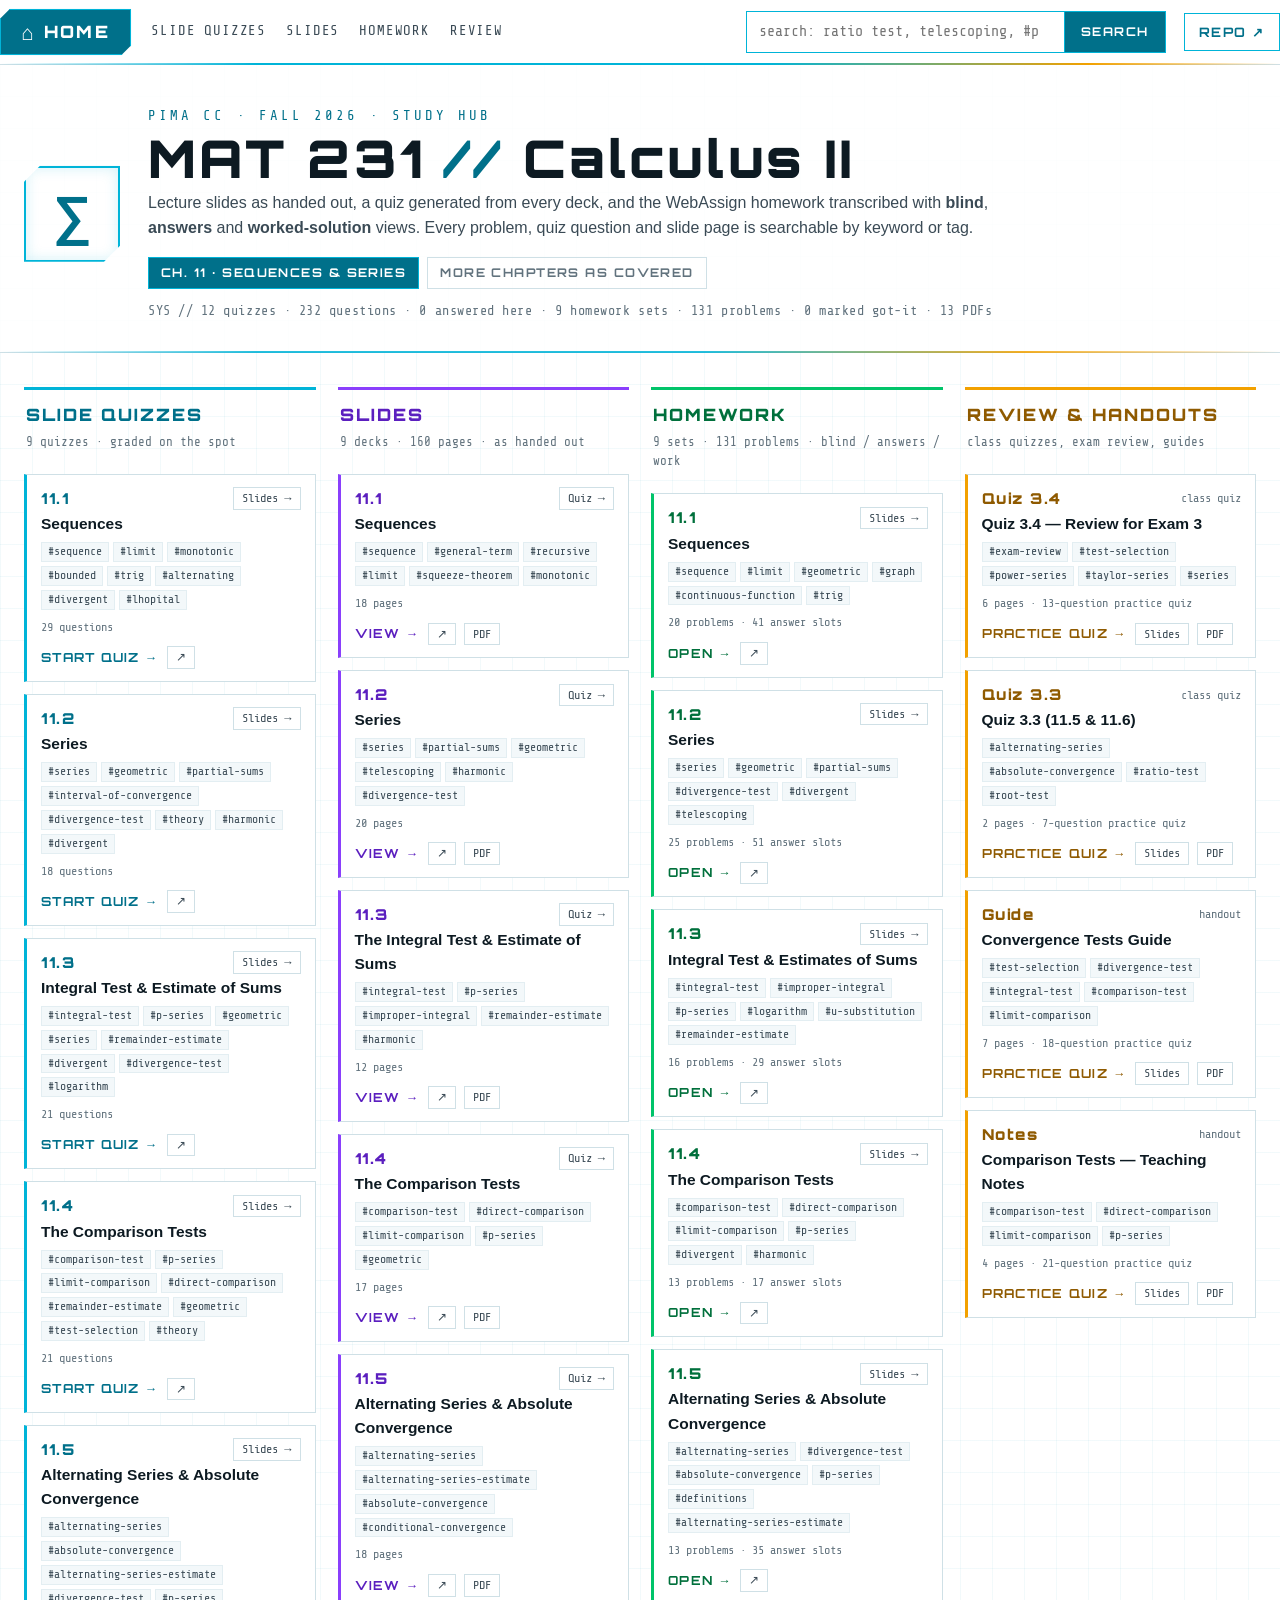
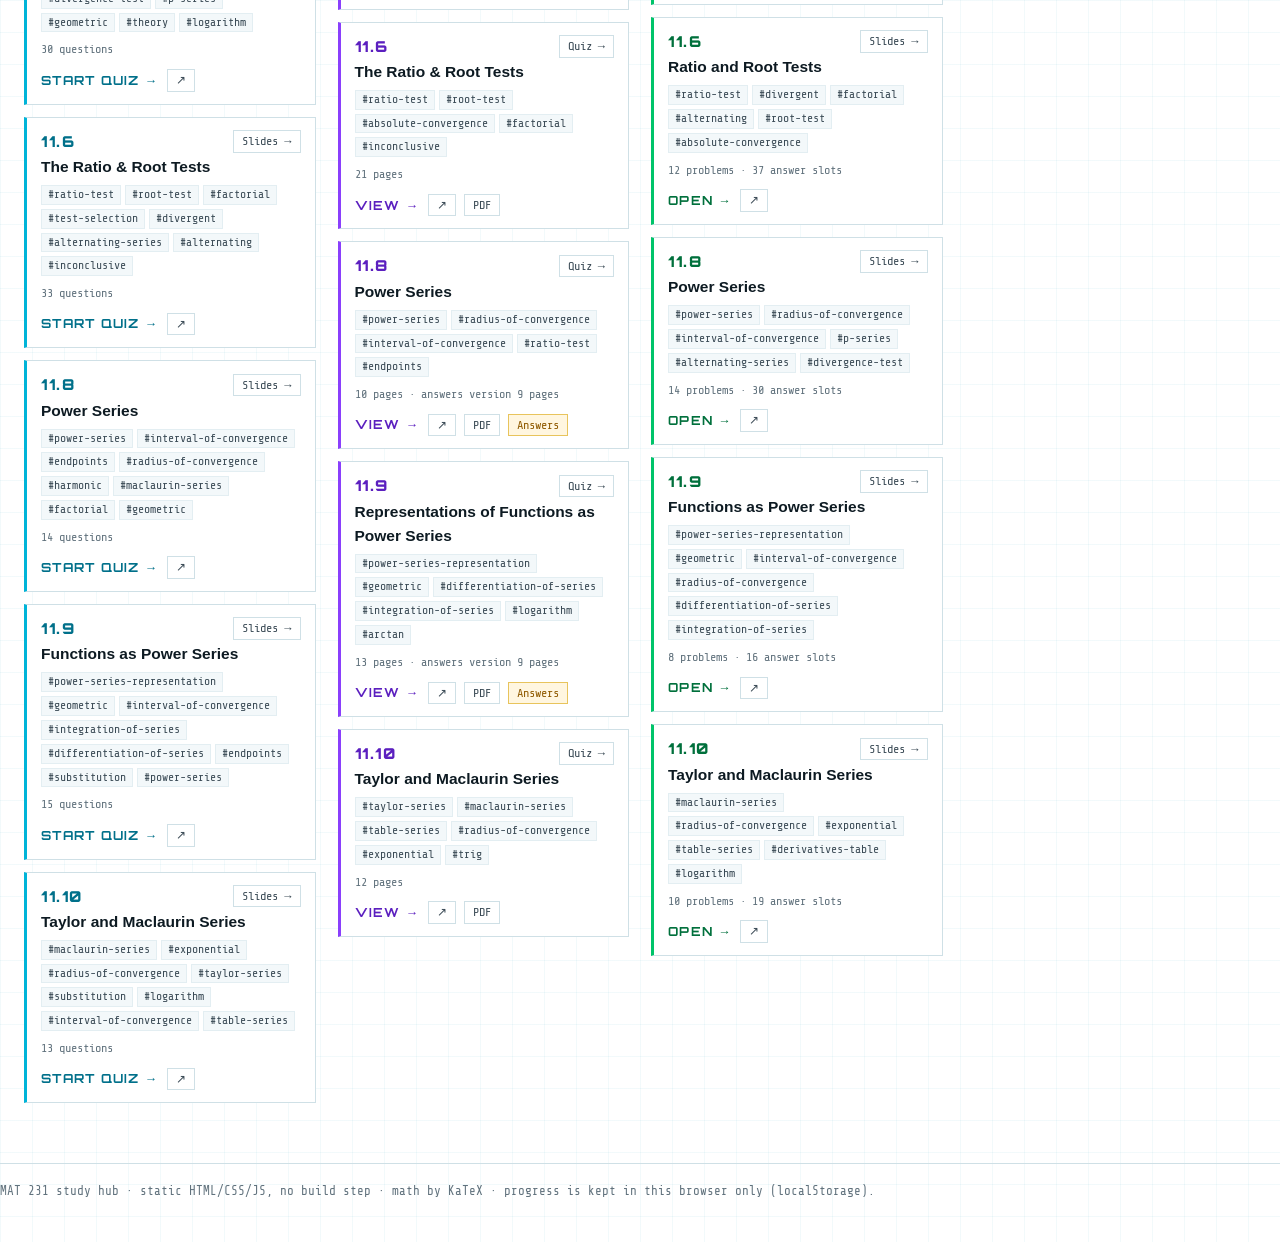
==== index.html @ 1a4f2046 "initial commit" ====
<!DOCTYPE html>
<html lang="en">
<head>
  <meta charset="utf-8">
  <meta name="viewport" content="width=device-width, initial-scale=1">
  <title>MAT 231 · Calculus II · Study Hub</title>
  <link rel="icon" type="image/png" sizes="32x32" href="assets/img/favicon-32.png">
  <link rel="icon" href="assets/img/favicon.ico" sizes="any">
  <link rel="apple-touch-icon" href="assets/img/apple-touch-icon.png">
  <link rel="stylesheet" href="assets/css/site.css">
</head>
<body id="top">
  <nav class="topnav" aria-label="Site">
    <div class="wrap topnav-row">
      <a class="home-btn" href="index.html" aria-current="page"><span aria-hidden="true">⌂</span> Home</a>
      <span class="topnav-links">
        <a href="#col-quizzes">Slide quizzes</a>
        <a href="#col-slides">Slides</a>
        <a href="#col-hw">Homework</a>
        <a href="#col-review">Review</a>
      </span>
      <form class="searchbox" action="search.html" role="search">
        <label class="sr-only" for="q">Search problems, quizzes and slides</label>
        <input id="q" name="q" type="search" placeholder="search: ratio test, telescoping, #p-series…" autocomplete="off">
        <button type="submit">Search</button>
      </form>
      <a class="topnav-repo" href="https://github.com/N-Herling-Mk1/Fa_26_MAT_231" target="_blank" rel="noopener" title="Source repository on GitHub (new tab)">Repo ↗</a>
    </div>
  </nav>

  <header class="hero">
    <div class="wrap hero-grid">
      <div class="sigil" aria-hidden="true">∑</div>
      <div>
        <div class="kicker">Pima CC · Fall 2026 · Study hub</div>
        <h1>MAT 231 <b>//</b> Calculus II</h1>
        <p class="lede">Lecture slides as handed out, a quiz generated from every deck, and the WebAssign homework transcribed with <b>blind</b>, <b>answers</b> and <b>worked-solution</b> views. Every problem, quiz question and slide page is searchable by keyword or tag.</p>
        <div class="chapter-tabs"><span class="on">Ch. 11 · Sequences &amp; Series</span><span>more chapters as covered</span></div>
        <div class="readout" id="readout">SYS //</div>
      </div>
    </div>
  </header>

  <main class="wrap columns">
    <section class="col" id="col-quizzes">
      <div class="col-head"><h2>Slide quizzes</h2><p id="quiz-count">one per deck · graded on the spot</p></div>
      <div class="cards" id="quizzes"></div>
    </section>
    <section class="col c-slides" id="col-slides">
      <div class="col-head"><h2>Slides</h2><p id="slide-count">as handed out · PDF</p></div>
      <div class="cards" id="slides"></div>
    </section>
    <section class="col c-hw" id="col-hw">
      <div class="col-head"><h2>Homework</h2><p id="hw-count">WebAssign · blind / answers / work</p></div>
      <div class="cards" id="hw"></div>
    </section>
    <section class="col c-review" id="col-review">
      <div class="col-head"><h2>Review &amp; handouts</h2><p>class quizzes, exam review, guides</p></div>
      <div class="cards" id="review"></div>
    </section>
  </main>

  <footer class="wrap foot">MAT 231 study hub · static HTML/CSS/JS, no build step · math by KaTeX · progress is kept in this browser only (localStorage).</footer>

  <script src="assets/js/slides.js"></script>
  <script src="assets/js/manifest.js"></script>
  <script>
    const M = window.MANIFEST || { hw: [], quizzes: [] };
    const SLIDES = window.SLIDE_DECKS || [];
    const esc = (s) => String(s).replace(/[&<>"]/g, (c) => ({ "&": "&amp;", "<": "&lt;", ">": "&gt;", '"': "&quot;" }[c]));
    const tagLinks = (tags) => (tags || []).map((t) => `<a href="search.html?tag=${encodeURIComponent(t)}" title="Search everything tagged ${esc(t)}">#${esc(t)}</a>`).join("");
    const newTab = (href, what) => `<a class="newtab" href="${href}" target="_blank" rel="noopener" title="Open ${esc(what)} in a new tab" aria-label="Open ${esc(what)} in a new tab">↗</a>`;
    const read = (k) => { try { return JSON.parse(localStorage.getItem(k)); } catch (e) { return null; } };

    function quizProgress(id, total) {
      const s = read("quiz-state:" + id);
      if (!s || !s.answers) return 0;
      const n = Object.values(s.answers).filter((a) => Array.isArray(a) ? a.length : a && typeof a === "object" ? Object.values(a).some(Boolean) : a !== null && a !== "").length;
      return Math.min(n, total);
    }
    function hwProgress(id) {
      const s = read("hw-state:" + id);
      const m = s && s.marks ? Object.values(s.marks) : [];
      return { ok: m.filter((x) => x === "ok").length, rv: m.filter((x) => x === "review").length };
    }
    function card(box, html, cls) { const c = document.createElement("div"); c.className = "card " + (cls || ""); c.innerHTML = html; document.getElementById(box).appendChild(c); }

    const deckOf = (key) => SLIDES.find((d) => d.key === key);
    // slide quizzes (generated from the decks)
    M.quizzes.filter((q) => q.kind === "quiz").forEach((q) => {
      const done = quizProgress(q.id, q.total), pct = Math.round((100 * done) / q.total);
      const d = deckOf(q.deck);
      card("quizzes", `<span class="chap-row"><span class="chap">${esc(q.sec)}</span>${d ? `<a class="dl" href="slides/viewer.html?d=${d.key}" title="Open the slides this quiz was built from">Slides →</a>` : ""}</span>
        <span class="title">${esc(q.title)}</span><span class="topics">${tagLinks(q.topics)}</span>
        <span class="meta">${q.total} questions</span>
        ${done ? `<span class="prog"><i style="width:${pct}%"></i></span><span class="prog-text">${done} / ${q.total} answered</span>` : ""}
        <span class="actions"><a class="go" href="${q.href}">${done ? (done === q.total ? "Review" : "Continue") : "Start quiz"} →</a>${newTab(q.href, q.sec + " quiz")}</span>`);
    });
    // slide decks, as is
    SLIDES.filter((d) => d.kind === "deck").forEach((d) => {
      const view = `slides/viewer.html?d=${d.key}`;
      card("slides", `<span class="chap-row"><span class="chap">${esc(d.sec)}</span>${d.quiz ? `<a class="dl" href="${d.quiz}" title="Quiz generated from this deck">Quiz →</a>` : ""}</span>
        <span class="title">${esc(d.title)}</span><span class="topics">${tagLinks(d.tags.slice(0, 6))}</span>
        <span class="meta">${d.pages} pages${d.ans ? ` · answers version ${d.ansPages} pages` : ""}</span>
        <span class="actions"><a class="go" href="${view}">View →</a>${newTab(view, d.sec + " slides")}
          <a class="dl" href="slides/decks/${d.file}.pdf" target="_blank" rel="noopener" title="Open the PDF in a new tab">PDF</a>
          ${d.ans ? `<a class="dl ans" href="${view}&v=ans" title="The version with answers filled in">Answers</a>` : ""}</span>`, "slide");
    });
    // homework
    M.hw.forEach((h) => {
      const p = hwProgress(h.id), n = h.problems;
      card("hw", `<span class="chap-row"><span class="chap">${esc(h.sec)}</span>${h.deck ? `<a class="dl" href="slides/viewer.html?d=${h.deck}" title="This section's slides">Slides →</a>` : ""}</span>
        <span class="title">${esc(h.title)}</span><span class="topics">${tagLinks(h.topics.slice(0, 6))}</span>
        <span class="meta">${n} problems · ${h.slots} answer slots</span>
        ${p.ok + p.rv ? `<span class="prog" style="display:flex"><i style="width:${(100 * p.ok) / n}%"></i><i style="width:${(100 * p.rv) / n}%;background:var(--amber);box-shadow:none"></i></span><span class="prog-text">${p.ok} got it · ${p.rv} to review</span>` : ""}
        <span class="actions"><a class="go" href="${h.href}">${p.ok + p.rv ? "Continue" : "Open"} →</a>${newTab(h.href, "HW " + h.sec)}</span>`);
    });
    // review: class quizzes / exam review (quiz pages built from them) and handouts
    SLIDES.filter((d) => d.kind !== "deck").forEach((d) => {
      const view = `slides/viewer.html?d=${d.key}`;
      const q = d.quiz && M.quizzes.find((x) => x.href === d.quiz);
      const done = q ? quizProgress(q.id, q.total) : 0;
      card("review", `<span class="chap-row"><span class="chap">${esc(d.sec)}</span><span class="meta">${d.kind === "review" ? "class quiz" : "handout"}</span></span>
        <span class="title">${esc(d.title)}</span><span class="topics">${tagLinks(d.tags.slice(0, 5))}</span>
        <span class="meta">${d.pages} pages${q ? ` · ${q.total}-question practice quiz` : ""}${done ? ` · ${done} answered` : ""}</span>
        <span class="actions"><a class="go" href="${q ? q.href : view}">${q ? "Practice quiz" : "View"} →</a>
          ${q ? `<a class="dl" href="${view}" title="The original PDF in the viewer">Slides</a>` : newTab(view, d.title)}
          <a class="dl" href="slides/decks/${d.file}.pdf" target="_blank" rel="noopener" title="Open the PDF in a new tab">PDF</a></span>`);
    });

    const nq = M.quizzes.reduce((t, q) => t + q.total, 0), np = M.hw.reduce((t, h) => t + h.problems, 0);
    const answered = M.quizzes.reduce((t, q) => t + quizProgress(q.id, q.total), 0);
    const got = M.hw.reduce((t, h) => t + hwProgress(h.id).ok, 0);
    document.getElementById("quiz-count").textContent = `${M.quizzes.filter((q) => q.kind === "quiz").length} quizzes · graded on the spot`;
    document.getElementById("slide-count").textContent = `${SLIDES.filter((d) => d.kind === "deck").length} decks · ${SLIDES.reduce((t, d) => t + d.pages, 0)} pages · as handed out`;
    document.getElementById("hw-count").textContent = `${M.hw.length} sets · ${np} problems · blind / answers / work`;
    document.getElementById("readout").textContent = `SYS // ${M.quizzes.length} quizzes · ${nq} questions · ${answered} answered here · ${M.hw.length} homework sets · ${np} problems · ${got} marked got-it · ${SLIDES.length} PDFs`;
  </script>
</body>
</html>
---- assets/css/site.css ----
/* MAT 231 Study Hub — TRON light.
   White field with a faint cyan grid, Orbitron display type, Share Tech Mono readouts.
   One accent per column: cyan = slide quizzes, violet = slide decks, green = homework, amber = handouts & review.
   Accent text uses the darker "-ink" shade so small text keeps >= 4.5:1 contrast on white.
   Used by index.html (hub), search.html and the homework pages. Quiz pages use quiz.css. */
@font-face { font-family: "Orbitron"; font-weight: 500; font-display: swap; src: url("../vendor/fonts/orbitron-latin-500-normal.woff2") format("woff2"); }
@font-face { font-family: "Orbitron"; font-weight: 700; font-display: swap; src: url("../vendor/fonts/orbitron-latin-700-normal.woff2") format("woff2"); }
@font-face { font-family: "Orbitron"; font-weight: 900; font-display: swap; src: url("../vendor/fonts/orbitron-latin-900-normal.woff2") format("woff2"); }
@font-face { font-family: "Share Tech Mono"; font-weight: 400; font-display: swap; src: url("../vendor/fonts/share-tech-mono-latin-400-normal.woff2") format("woff2"); }
:root {
  --ink: #0d1a22; --ink-2: #3a4a55; --muted: #61727d;
  --field: #ffffff; --grid: rgba(0, 150, 180, 0.05); --line: #cfe0e6; --line-2: #e3eef2; --panel: #ffffff;
  --cyan: #00b4d8; --cyan-ink: #00708a; --cyan-wash: #ecf9fc;
  --ares: #e8230a; --ares-ink: #b81b06;
  --amber: #f2a100; --amber-ink: #8f5a00; --amber-wash: #fff6e0;
  --violet: #8a3ffc; --violet-ink: #5b1fbf;
  --green: #00c46a; --green-ink: #00703c; --green-wash: #e8f8ef;
  --display: "Orbitron", "Segoe UI", Arial, sans-serif;
  --mono: "Share Tech Mono", Consolas, "Courier New", monospace;
  --body: "Segoe UI", "Helvetica Neue", Arial, sans-serif;
}
* { box-sizing: border-box; }
html { scroll-behavior: smooth; }
body {
  margin: 0; font-family: var(--body); color: var(--ink); line-height: 1.55; background-color: var(--field);
  background-image: linear-gradient(var(--grid) 1px, transparent 1px), linear-gradient(90deg, var(--grid) 1px, transparent 1px);
  background-size: 32px 32px;
}
a { color: var(--cyan-ink); }
button, input, select { font: inherit; }
.wrap { max-width: 1520px; margin: 0 auto; padding: 0 24px; }
[id^="col-"] { scroll-margin-top: 80px; }
.sr-only { position: absolute; width: 1px; height: 1px; overflow: hidden; clip: rect(0 0 0 0); white-space: nowrap; }

/* ---------- top nav ---------- */
.topnav { position: sticky; top: 0; z-index: 30; background: rgba(255, 255, 255, 0.95); border-bottom: 1px solid var(--line); backdrop-filter: blur(6px); }
.topnav::after { content: ""; position: absolute; left: 0; right: 0; bottom: -1px; height: 2px;
  background: linear-gradient(90deg, transparent, var(--cyan) 20%, var(--cyan) 60%, var(--amber) 85%, transparent); }
.topnav-row { display: flex; align-items: center; gap: 18px; min-height: 64px; flex-wrap: wrap; padding: 8px 0; }
.home-btn {
  display: inline-flex; align-items: center; gap: 10px; padding: 9px 20px; min-height: 44px;
  font-family: var(--display); font-weight: 900; font-size: 17px; letter-spacing: .14em; text-transform: uppercase;
  color: #fff; background: var(--cyan-ink); text-decoration: none; border: 1px solid var(--cyan); white-space: nowrap;
  clip-path: polygon(10px 0, 100% 0, 100% calc(100% - 10px), calc(100% - 10px) 100%, 0 100%, 0 10px);
  box-shadow: 0 0 14px rgba(0, 180, 216, .35); transition: background .15s;
}
.home-btn span { font-size: 21px; line-height: 1; letter-spacing: 0; }
.home-btn:hover, .home-btn:focus-visible { background: var(--cyan); outline: none; }
.topnav-links { display: flex; gap: 6px 16px; flex-wrap: wrap; font-family: var(--mono); font-size: 14px; letter-spacing: .06em; text-transform: uppercase; }
.topnav-links a { color: var(--ink-2); text-decoration: none; padding: 4px 2px; border-bottom: 2px solid transparent; }
.topnav-links a:hover, .topnav-links a:focus-visible { color: var(--cyan-ink); border-bottom-color: var(--cyan); outline: none; }
.topnav-repo { font-family: var(--display); font-weight: 700; font-size: 13px; letter-spacing: .12em; text-transform: uppercase;
  color: var(--cyan-ink); text-decoration: none; border: 1px solid var(--cyan); padding: 8px 14px; white-space: nowrap; }
.topnav-repo:hover, .topnav-repo:focus-visible { background: var(--cyan); color: #fff; outline: none; }

/* search box (hub nav + search page) */
.searchbox { display: flex; align-items: stretch; margin-left: auto; min-width: 260px; flex: 0 1 420px; }
.searchbox input { flex: 1; min-width: 0; border: 1px solid var(--cyan); border-right: 0; padding: 8px 12px; font-family: var(--mono); font-size: 15px;
  background: #fff; color: var(--ink); outline: none; }
.searchbox input:focus { box-shadow: 0 0 0 3px rgba(0, 180, 216, .18); }
.searchbox button { border: 1px solid var(--cyan); background: var(--cyan-ink); color: #fff; padding: 0 16px; cursor: pointer;
  font-family: var(--display); font-weight: 700; font-size: 12px; letter-spacing: .12em; text-transform: uppercase; }
.searchbox button:hover { background: var(--cyan); }

/* ---------- hero ---------- */
.hero { background: rgba(255, 255, 255, 0.85); border-bottom: 1px solid var(--line); padding: 40px 0 30px; margin-bottom: 34px; position: relative; }
.hero::after { content: ""; position: absolute; left: 0; right: 0; bottom: -1px; height: 2px;
  background: linear-gradient(90deg, transparent, var(--cyan) 20%, var(--cyan) 55%, var(--amber) 80%, transparent); opacity: .85; }
.hero-grid { display: grid; grid-template-columns: auto 1fr; gap: 28px; align-items: center; }
.sigil { width: 96px; height: 96px; display: grid; place-items: center; border: 2px solid var(--cyan); color: var(--cyan-ink);
  font-family: var(--display); font-weight: 900; font-size: 54px; box-shadow: 0 0 18px rgba(0, 180, 216, .3), inset 0 0 14px rgba(0, 180, 216, .18);
  clip-path: polygon(16px 0, 100% 0, 100% calc(100% - 16px), calc(100% - 16px) 100%, 0 100%, 0 16px); }
.kicker { font-family: var(--mono); color: var(--cyan-ink); letter-spacing: .22em; text-transform: uppercase; font-size: 14px; }
.hero h1 { font-family: var(--display); font-weight: 900; font-size: clamp(30px, 4.4vw, 52px); letter-spacing: .06em; margin: 4px 0 6px; line-height: 1.05; }
.hero h1 b { color: var(--cyan-ink); font-weight: 900; }
.hero p.lede { margin: 0; color: var(--ink-2); max-width: 880px; }
.readout { font-family: var(--mono); font-size: 13.5px; color: var(--muted); margin-top: 12px; letter-spacing: .04em; }
.chapter-tabs { display: flex; gap: 8px; margin-top: 16px; flex-wrap: wrap; }
.chapter-tabs span { font-family: var(--display); font-weight: 700; font-size: 12px; letter-spacing: .12em; text-transform: uppercase; padding: 6px 12px;
  border: 1px solid var(--line); color: var(--muted); }
.chapter-tabs span.on { border-color: var(--cyan); color: #fff; background: var(--cyan-ink); }

/* ---------- columns ---------- */
.columns { display: grid; grid-template-columns: repeat(4, minmax(0, 1fr)); gap: 22px; align-items: start; padding-bottom: 60px; }
.col-head { border-top: 3px solid var(--acc); padding: 12px 2px 10px; margin-bottom: 12px; }
.col-head h2 { font-family: var(--display); font-weight: 900; font-size: 17px; letter-spacing: .12em; text-transform: uppercase; margin: 0; color: var(--acc-ink); }
.col-head p { margin: 4px 0 0; font-family: var(--mono); font-size: 12.5px; color: var(--muted); }
.col { --acc: var(--cyan); --acc-ink: var(--cyan-ink); }
.col.c-slides { --acc: var(--violet); --acc-ink: var(--violet-ink); }
.col.c-hw { --acc: var(--green); --acc-ink: var(--green-ink); }
.col.c-review { --acc: var(--amber); --acc-ink: var(--amber-ink); }
.cards { display: grid; gap: 12px; }
.card { position: relative; background: #fff; border: 1px solid var(--line); border-left: 3px solid var(--acc); padding: 12px 14px 12px;
  transition: box-shadow .15s, border-color .15s, transform .15s; }
.card:hover, .card:focus-within { box-shadow: 0 0 0 1px var(--acc), 0 6px 22px rgba(0, 120, 150, .12); transform: translateY(-1px); }
.card .chap-row { display: flex; align-items: center; justify-content: space-between; gap: 8px; }
.card .chap { font-family: var(--display); font-weight: 900; font-size: 15px; letter-spacing: .1em; color: var(--acc-ink); }
.card .title { display: block; font-weight: 700; margin: 2px 0 6px; font-size: 15.5px; }
.card .topics { display: flex; flex-wrap: wrap; gap: 4px; margin-bottom: 8px; }
.card .topics a, .card .topics span { font-family: var(--mono); font-size: 11.5px; color: var(--ink-2); background: #f3f8fa; border: 1px solid var(--line-2); padding: 0 6px;
  text-decoration: none; position: relative; z-index: 2; }
.card .topics a:hover { color: #fff; background: var(--acc-ink); border-color: var(--acc-ink); }
.card .meta { display: block; font-family: var(--mono); font-size: 12px; color: var(--muted); }
.card .actions { display: flex; align-items: center; gap: 8px; margin-top: 10px; flex-wrap: wrap; }
.card .go { font-family: var(--display); font-weight: 700; font-size: 12.5px; letter-spacing: .1em; text-transform: uppercase; color: var(--acc-ink); text-decoration: none; }
.card .go::after { content: ""; position: absolute; inset: 0; z-index: 1; }
.card .dl, .card .newtab { position: relative; z-index: 2; font-family: var(--mono); font-size: 12px; text-decoration: none; color: var(--ink-2);
  border: 1px solid var(--line); padding: 1px 8px; background: #fff; }
.card .dl:hover, .card .newtab:hover { border-color: var(--acc); color: var(--acc-ink); }
.card .dl.ans { border-color: #e8c45c; color: var(--amber-ink); background: var(--amber-wash); }
.card .prog { display: block; height: 4px; background: var(--line-2); margin-top: 8px; }
.card .prog i { display: block; height: 100%; background: var(--acc); box-shadow: 0 0 6px var(--acc); }
.card .prog-text { font-family: var(--mono); font-size: 11.5px; color: var(--muted); }
.card.soon { opacity: .6; }
@media (max-width: 1250px) { .columns { grid-template-columns: repeat(2, minmax(0, 1fr)); } }
@media (max-width: 700px) {
  .columns { grid-template-columns: 1fr; } .hero-grid { grid-template-columns: 1fr; } .sigil { display: none; }
  .searchbox { flex-basis: 100%; margin-left: 0; }
}
footer.foot { border-top: 1px solid var(--line); padding: 18px 0 40px; font-family: var(--mono); font-size: 12.5px; color: var(--muted); }

/* ---------- search page ---------- */
.search-hero { padding: 26px 0 18px; }
.search-hero h1 { font-family: var(--display); font-weight: 900; letter-spacing: .08em; font-size: 28px; margin: 0 0 12px; }
.search-hero .searchbox { margin-left: 0; max-width: 760px; flex-basis: auto; }
.search-hero .searchbox input { font-size: 18px; padding: 11px 14px; }
.filters { display: flex; gap: 8px; flex-wrap: wrap; margin: 14px 0 8px; align-items: center; }
.filters .lbl { font-family: var(--mono); font-size: 12.5px; color: var(--muted); text-transform: uppercase; letter-spacing: .08em; margin-right: 4px; }
.fbtn { border: 1px solid var(--line); background: #fff; padding: 5px 12px; cursor: pointer; font-family: var(--mono); font-size: 13px; color: var(--ink-2); }
.fbtn.on { background: var(--cyan-ink); border-color: var(--cyan-ink); color: #fff; }
.fbtn .n { opacity: .75; margin-left: 4px; }
.tagcloud { display: flex; flex-wrap: wrap; gap: 5px; margin: 6px 0 18px; max-height: 150px; overflow: auto; padding: 8px; border: 1px solid var(--line-2); background: #fbfdfe; }
.tagcloud button { border: 1px solid #bfe7f0; background: var(--cyan-wash); color: var(--cyan-ink); font-family: var(--mono); font-size: 12px; padding: 1px 7px; cursor: pointer; }
.tagcloud button.on { background: var(--cyan-ink); color: #fff; border-color: var(--cyan-ink); }
.tagcloud button .n { color: var(--muted); margin-left: 3px; }
.tagcloud button.on .n { color: #d8f4fa; }
.status-line { font-family: var(--mono); font-size: 13px; color: var(--muted); margin: 0 0 10px; }
.results { display: grid; gap: 10px; padding-bottom: 60px; }
.hit { background: #fff; border: 1px solid var(--line); border-left: 3px solid var(--acc, var(--cyan)); padding: 10px 14px; }
.hit.t-hw { --acc: var(--green); --acc-ink: var(--green-ink); }
.hit.t-quiz { --acc: var(--cyan); --acc-ink: var(--cyan-ink); }
.hit.t-slide { --acc: var(--violet); --acc-ink: var(--violet-ink); }
.hit.t-deck { --acc: var(--violet); --acc-ink: var(--violet-ink); }
.hit .kind { font-family: var(--display); font-weight: 700; font-size: 11px; letter-spacing: .12em; text-transform: uppercase; color: var(--acc-ink, var(--cyan-ink)); }
.hit a.ttl { display: block; font-weight: 700; color: var(--ink); text-decoration: none; margin: 1px 0 3px; }
.hit a.ttl:hover { color: var(--acc-ink, var(--cyan-ink)); text-decoration: underline; }
.hit .snip { font-size: 14px; color: var(--ink-2); max-height: 4.6em; overflow: hidden; }
.hit .snip mark { background: #fff1b8; color: inherit; padding: 0 1px; }
.hit .tags { display: flex; flex-wrap: wrap; gap: 4px; margin-top: 6px; }

/* ---------- shared tag chip ---------- */
.tag { font-family: var(--mono); font-size: 11.5px; color: var(--cyan-ink); background: var(--cyan-wash); border: 1px solid #bfe7f0; padding: 0 6px; text-decoration: none; white-space: nowrap; }
a.tag:hover { background: var(--cyan); color: #fff; }

/* ---------- homework pages ---------- */
.hw-top { position: sticky; top: 0; z-index: 30; background: rgba(255, 255, 255, .95); border-bottom: 1px solid var(--line); backdrop-filter: blur(6px); }
.hw-top::after { content: ""; position: absolute; left: 0; right: 0; bottom: -1px; height: 2px;
  background: linear-gradient(90deg, transparent, var(--green) 20%, var(--cyan) 60%, var(--amber) 85%, transparent); }
.hw-top .row { display: flex; align-items: center; gap: 14px; flex-wrap: wrap; padding: 9px 20px; max-width: 1500px; margin: 0 auto; }
.hw-top h1 { font-family: var(--display); font-weight: 700; font-size: 15px; letter-spacing: .08em; text-transform: uppercase; margin: 0; white-space: nowrap; }
.seg { display: inline-flex; border: 1px solid var(--cyan); }
.seg button { border: 0; border-left: 1px solid #bfe7f0; background: #fff; color: var(--cyan-ink); padding: 7px 14px; cursor: pointer;
  font-family: var(--display); font-weight: 700; font-size: 11.5px; letter-spacing: .12em; text-transform: uppercase; }
.seg button:first-child { border-left: 0; }
.seg button.on { background: var(--cyan-ink); color: #fff; }
.seg button:hover:not(.on) { background: var(--cyan-wash); }
.seg.small button { padding: 3px 9px; font-size: 10.5px; }
.tbtn { border: 1px solid #b9d3dc; background: #fff; color: var(--ink); padding: 6px 12px; cursor: pointer; font-size: 13.5px; text-decoration: none; white-space: nowrap; display: inline-flex; align-items: center; gap: 6px; }
.tbtn:hover { border-color: var(--cyan); background: var(--cyan-wash); }
.tbtn.on { border-color: var(--amber); background: var(--amber-wash); color: var(--amber-ink); }
.tbtn.small { padding: 2px 8px; font-size: 12.5px; }
.hw-top .spacer { flex: 1; }
.hw-prog { font-family: var(--mono); font-size: 13px; color: var(--ink-2); display: flex; align-items: center; gap: 8px; }
.hw-prog .bar { width: 120px; height: 6px; background: var(--line-2); display: flex; }
.hw-prog .bar i { display: block; height: 100%; }
.hw-prog .bar i.ok { background: var(--green); }
.hw-prog .bar i.rv { background: var(--amber); }

.hw-layout { display: grid; grid-template-columns: minmax(0, 1fr) 250px; gap: 22px; max-width: 1500px; margin: 0 auto; padding: 18px 20px 60px; }
.hw-intro { background: #fff; border: 1px solid var(--line); padding: 12px 18px; margin-bottom: 16px; font-size: 14px; color: var(--ink-2); }
.hw-intro p { margin: 4px 0; }
.prob { background: #fff; border: 1px solid var(--line); margin-bottom: 16px; scroll-margin-top: 78px; box-shadow: inset 3px 0 0 var(--line); }
.prob.m-ok { box-shadow: inset 3px 0 0 var(--green); }
.prob.m-review { box-shadow: inset 3px 0 0 var(--amber); }
.prob.flash { animation: flash 1.6s ease-out 1; }
@keyframes flash { 0% { box-shadow: 0 0 0 6px rgba(242, 161, 0, .55); } 100% { box-shadow: 0 0 0 0 rgba(242, 161, 0, 0); } }
.prob-head { display: flex; align-items: center; gap: 10px; flex-wrap: wrap; padding: 10px 16px; border-bottom: 1px solid var(--line-2); background: #fbfdfe; }
.prob-head h2 { margin: 0; font-family: var(--display); font-weight: 700; font-size: 15px; letter-spacing: .06em; white-space: nowrap; }
.prob-head .tags { display: flex; flex-wrap: wrap; gap: 4px; flex: 1 1 200px; }
.prob-head .ctl { display: flex; align-items: center; gap: 6px; flex-wrap: wrap; }
.prob-body { padding: 12px 18px 14px; }
.prob .prompt { margin: 0 0 10px; }
.prob .prompt p { margin: 0 0 8px; }
.prob .fig { margin: 8px 0 12px; display: flex; flex-wrap: wrap; gap: 10px; }
.prob .fig img { max-width: min(100%, 640px); height: auto; border: 1px solid var(--line-2); }
.parts { display: grid; gap: 8px; margin: 6px 0 0; }
.part { border: 1px solid var(--line-2); padding: 8px 12px; background: #fff; }
.part .ask { display: flex; gap: 10px; align-items: baseline; }
.part .lbl { font-family: var(--display); font-weight: 700; font-size: 12px; color: var(--green-ink); letter-spacing: .06em; min-width: 22px; }
.part .ask .q { flex: 1; }
.ansrow { margin-top: 6px; display: flex; gap: 8px; align-items: baseline; flex-wrap: wrap; }
.ansrow .k { font-family: var(--mono); font-size: 12px; color: var(--muted); text-transform: uppercase; letter-spacing: .08em; }
.ans { display: inline-block; padding: 3px 10px; border: 1px solid #9fdcbc; background: var(--green-wash); color: #0b3d24; }
.blank { display: inline-block; min-width: 140px; padding: 3px 10px; border: 1px dashed #b9d3dc; color: var(--muted); font-family: var(--mono); font-size: 12.5px; cursor: pointer; background: #fff; }
.blank:hover { border-color: var(--cyan); color: var(--cyan-ink); background: var(--cyan-wash); }
.work { margin-top: 8px; padding: 8px 12px; border-left: 3px solid var(--cyan); background: #f6fcfe; font-size: 14.5px; }
.work p { margin: 0 0 6px; }
.work p:last-child { margin-bottom: 0; }
.work .k { font-family: var(--mono); font-size: 11.5px; color: var(--cyan-ink); text-transform: uppercase; letter-spacing: .1em; display: block; margin-bottom: 2px; }
.shots { margin-top: 12px; padding: 10px; border: 1px dashed #e8c45c; background: #fffbef; }
.shots .warn { font-family: var(--mono); font-size: 12px; color: var(--amber-ink); margin-bottom: 8px; }
.shots img { display: block; max-width: 100%; height: auto; margin-bottom: 8px; border: 1px solid var(--line); }
.hw-side { position: sticky; top: 78px; align-self: start; background: #fff; border: 1px solid var(--line); padding: 12px; max-height: calc(100vh - 96px); overflow: auto; }
.hw-side h3 { font-family: var(--display); font-size: 13px; letter-spacing: .1em; text-transform: uppercase; margin: 0 0 8px; }
.pmap { display: grid; grid-template-columns: repeat(5, 1fr); gap: 4px; }
.pmap a { display: block; text-align: center; font-family: var(--mono); font-size: 13px; padding: 4px 0; border: 1px solid var(--line); color: var(--ink-2); text-decoration: none; }
.pmap a.ok { background: var(--green-wash); border-color: #8cd3ad; color: var(--green-ink); }
.pmap a.review { background: var(--amber-wash); border-color: #e2bf6a; color: var(--amber-ink); }
.hw-side .legend { font-family: var(--mono); font-size: 11.5px; color: var(--muted); margin-top: 8px; display: grid; gap: 2px; }
.hw-side .legend i { display: inline-block; width: 10px; height: 10px; margin-right: 5px; border: 1px solid var(--line); vertical-align: -1px; }
.hw-side .sidebtns { display: grid; gap: 6px; margin-top: 12px; }
.mark-ok.on { border-color: var(--green); background: var(--green-wash); color: var(--green-ink); }
.mark-rv.on { border-color: var(--amber); background: var(--amber-wash); color: var(--amber-ink); }
.hidden-by-filter { display: none; }
@media (max-width: 1000px) { .hw-layout { grid-template-columns: 1fr; } .hw-side { position: static; max-height: none; order: -1; } .pmap { grid-template-columns: repeat(10, 1fr); } }
.katex { font-size: 1.05em; }
.katex-display { margin: .45em 0; overflow-x: auto; overflow-y: hidden; padding: 2px 0; }
table.tbl { border-collapse: collapse; margin: 6px 0; font-size: 14px; }
table.tbl td, table.tbl th { border: 1px solid var(--line); padding: 3px 10px; text-align: center; }
table.tbl th { background: #f1f7f9; }

/* multiple-choice parts on homework pages */
.optlist { margin: 6px 0 2px; padding-left: 26px; display: grid; gap: 2px; font-size: 14.5px; }
.optlist li { padding: 2px 8px; border-left: 3px solid transparent; }
.optlist li::marker { font-family: var(--mono); color: var(--muted); }
.optlist.multi li::marker { content: "☐  "; }
.optlist.multi li.key::marker { content: "☑  "; color: var(--green-ink); }
.optlist li.key { background: var(--green-wash); border-left-color: var(--green); font-weight: 600; }
.part.compact { padding: 5px 12px; }
.part.compact .ansrow { margin-top: 0; }
.part.compact .lbl { min-width: 64px; font-family: var(--body); font-weight: 600; font-size: 14px; color: var(--green-ink); letter-spacing: 0; }

[hidden] { display: none !important; }
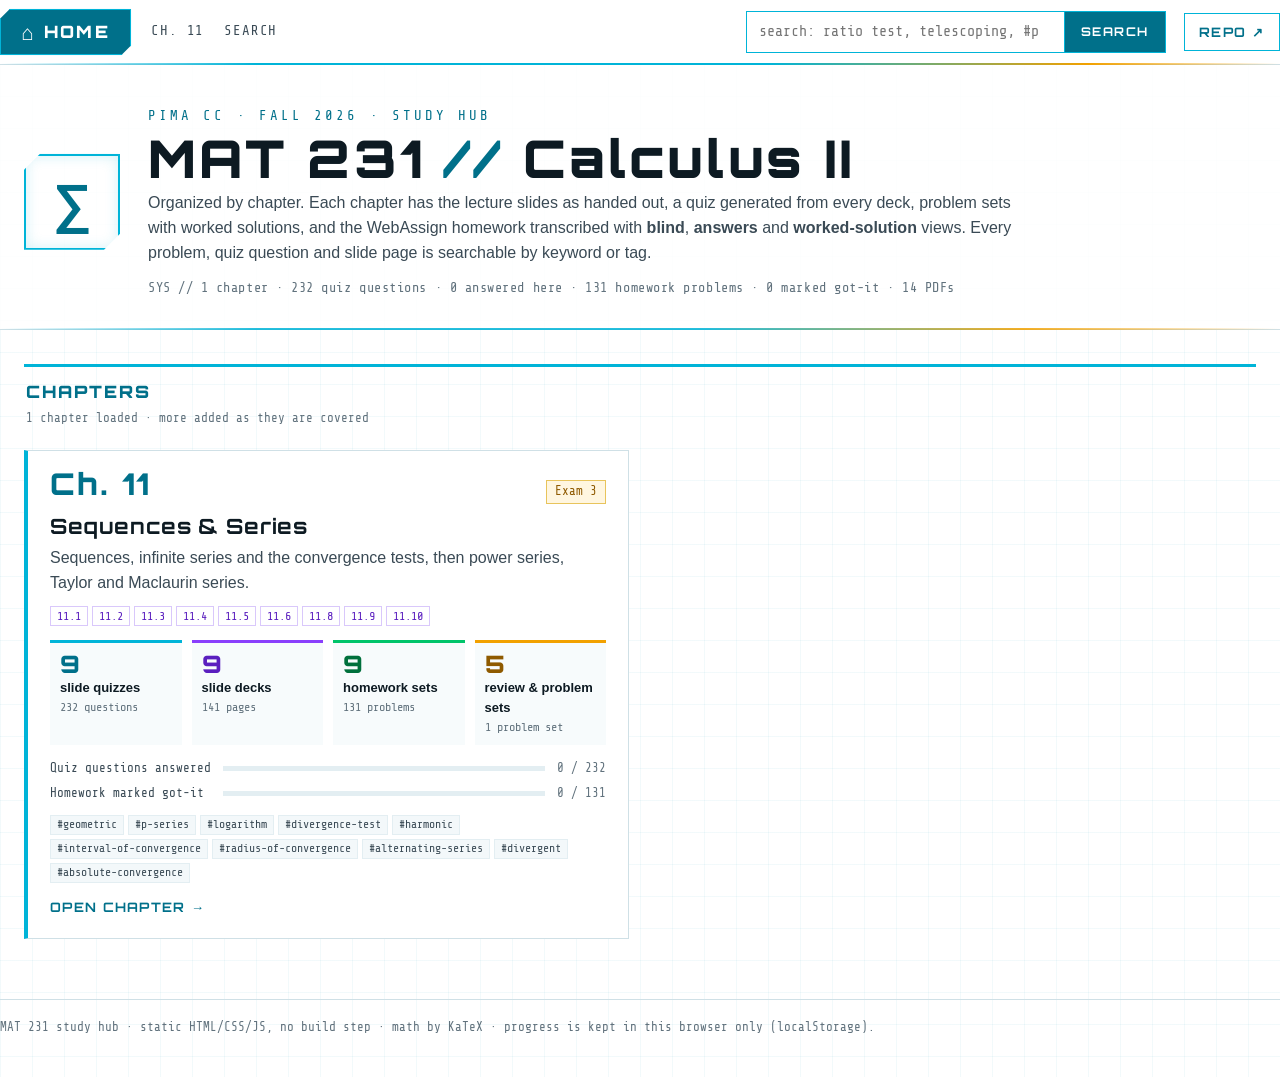
==== commit 585ba7de: "Add a chapter layer; add the 11.2 problem set The site is now two levels deep: index.html is a cours" ====
--- a/index.html
+++ b/index.html
@@ -13,18 +13,13 @@
   <nav class="topnav" aria-label="Site">
     <div class="wrap topnav-row">
       <a class="home-btn" href="index.html" aria-current="page"><span aria-hidden="true">⌂</span> Home</a>
-      <span class="topnav-links">
-        <a href="#col-quizzes">Slide quizzes</a>
-        <a href="#col-slides">Slides</a>
-        <a href="#col-hw">Homework</a>
-        <a href="#col-review">Review</a>
-      </span>
+      <span class="topnav-links" id="nav-chapters"></span>
       <form class="searchbox" action="search.html" role="search">
         <label class="sr-only" for="q">Search problems, quizzes and slides</label>
         <input id="q" name="q" type="search" placeholder="search: ratio test, telescoping, #p-series…" autocomplete="off">
         <button type="submit">Search</button>
       </form>
-      <a class="topnav-repo" href="https://github.com/N-Herling-Mk1/Fa_26_MAT_231" target="_blank" rel="noopener" title="Source repository on GitHub (new tab)">Repo ↗</a>
+      <a class="topnav-repo" href="https://github.com/N-Herling-Mk1/MAT_231_Calc_II" target="_blank" rel="noopener" title="Source repository on GitHub (new tab)">Repo ↗</a>
     </div>
   </nav>
 
@@ -34,107 +29,75 @@
       <div>
         <div class="kicker">Pima CC · Fall 2026 · Study hub</div>
         <h1>MAT 231 <b>//</b> Calculus II</h1>
-        <p class="lede">Lecture slides as handed out, a quiz generated from every deck, and the WebAssign homework transcribed with <b>blind</b>, <b>answers</b> and <b>worked-solution</b> views. Every problem, quiz question and slide page is searchable by keyword or tag.</p>
-        <div class="chapter-tabs"><span class="on">Ch. 11 · Sequences &amp; Series</span><span>more chapters as covered</span></div>
+        <p class="lede">Organized by chapter. Each chapter has the lecture slides as handed out, a quiz generated from every deck, problem sets with worked solutions, and the WebAssign homework transcribed with <b>blind</b>, <b>answers</b> and <b>worked-solution</b> views. Every problem, quiz question and slide page is searchable by keyword or tag.</p>
         <div class="readout" id="readout">SYS //</div>
       </div>
     </div>
   </header>
 
-  <main class="wrap columns">
-    <section class="col" id="col-quizzes">
-      <div class="col-head"><h2>Slide quizzes</h2><p id="quiz-count">one per deck · graded on the spot</p></div>
-      <div class="cards" id="quizzes"></div>
-    </section>
-    <section class="col c-slides" id="col-slides">
-      <div class="col-head"><h2>Slides</h2><p id="slide-count">as handed out · PDF</p></div>
-      <div class="cards" id="slides"></div>
-    </section>
-    <section class="col c-hw" id="col-hw">
-      <div class="col-head"><h2>Homework</h2><p id="hw-count">WebAssign · blind / answers / work</p></div>
-      <div class="cards" id="hw"></div>
-    </section>
-    <section class="col c-review" id="col-review">
-      <div class="col-head"><h2>Review &amp; handouts</h2><p>class quizzes, exam review, guides</p></div>
-      <div class="cards" id="review"></div>
-    </section>
+  <main class="wrap">
+    <div class="col-head ch-head"><h2>Chapters</h2><p id="ch-count">pick a chapter</p></div>
+    <div class="chapters" id="chapters"></div>
   </main>
 
   <footer class="wrap foot">MAT 231 study hub · static HTML/CSS/JS, no build step · math by KaTeX · progress is kept in this browser only (localStorage).</footer>
 
+  <script src="assets/js/chapters.js"></script>
   <script src="assets/js/slides.js"></script>
   <script src="assets/js/manifest.js"></script>
   <script>
+  (function () {
     const M = window.MANIFEST || { hw: [], quizzes: [] };
     const SLIDES = window.SLIDE_DECKS || [];
     const esc = (s) => String(s).replace(/[&<>"]/g, (c) => ({ "&": "&amp;", "<": "&lt;", ">": "&gt;", '"': "&quot;" }[c]));
-    const tagLinks = (tags) => (tags || []).map((t) => `<a href="search.html?tag=${encodeURIComponent(t)}" title="Search everything tagged ${esc(t)}">#${esc(t)}</a>`).join("");
-    const newTab = (href, what) => `<a class="newtab" href="${href}" target="_blank" rel="noopener" title="Open ${esc(what)} in a new tab" aria-label="Open ${esc(what)} in a new tab">↗</a>`;
     const read = (k) => { try { return JSON.parse(localStorage.getItem(k)); } catch (e) { return null; } };
-
-    function quizProgress(id, total) {
+    const quizDone = (id, total) => {
       const s = read("quiz-state:" + id);
       if (!s || !s.answers) return 0;
-      const n = Object.values(s.answers).filter((a) => Array.isArray(a) ? a.length : a && typeof a === "object" ? Object.values(a).some(Boolean) : a !== null && a !== "").length;
-      return Math.min(n, total);
-    }
-    function hwProgress(id) {
-      const s = read("hw-state:" + id);
-      const m = s && s.marks ? Object.values(s.marks) : [];
-      return { ok: m.filter((x) => x === "ok").length, rv: m.filter((x) => x === "review").length };
-    }
-    function card(box, html, cls) { const c = document.createElement("div"); c.className = "card " + (cls || ""); c.innerHTML = html; document.getElementById(box).appendChild(c); }
+      return Math.min(total, Object.values(s.answers).filter((a) => Array.isArray(a) ? a.length : a && typeof a === "object" ? Object.values(a).some(Boolean) : a !== null && a !== "").length);
+    };
+    const hwOk = (id) => { const s = read("hw-state:" + id); return s && s.marks ? Object.values(s.marks).filter((x) => x === "ok").length : 0; };
+    const pct = (a, b) => (b ? Math.round((100 * a) / b) : 0);
+    const pl = (n, w) => `${n} ${w}${n === 1 ? "" : "s"}`;
 
-    const deckOf = (key) => SLIDES.find((d) => d.key === key);
-    // slide quizzes (generated from the decks)
-    M.quizzes.filter((q) => q.kind === "quiz").forEach((q) => {
-      const done = quizProgress(q.id, q.total), pct = Math.round((100 * done) / q.total);
-      const d = deckOf(q.deck);
-      card("quizzes", `<span class="chap-row"><span class="chap">${esc(q.sec)}</span>${d ? `<a class="dl" href="slides/viewer.html?d=${d.key}" title="Open the slides this quiz was built from">Slides →</a>` : ""}</span>
-        <span class="title">${esc(q.title)}</span><span class="topics">${tagLinks(q.topics)}</span>
-        <span class="meta">${q.total} questions</span>
-        ${done ? `<span class="prog"><i style="width:${pct}%"></i></span><span class="prog-text">${done} / ${q.total} answered</span>` : ""}
-        <span class="actions"><a class="go" href="${q.href}">${done ? (done === q.total ? "Review" : "Continue") : "Start quiz"} →</a>${newTab(q.href, q.sec + " quiz")}</span>`);
-    });
-    // slide decks, as is
-    SLIDES.filter((d) => d.kind === "deck").forEach((d) => {
-      const view = `slides/viewer.html?d=${d.key}`;
-      card("slides", `<span class="chap-row"><span class="chap">${esc(d.sec)}</span>${d.quiz ? `<a class="dl" href="${d.quiz}" title="Quiz generated from this deck">Quiz →</a>` : ""}</span>
-        <span class="title">${esc(d.title)}</span><span class="topics">${tagLinks(d.tags.slice(0, 6))}</span>
-        <span class="meta">${d.pages} pages${d.ans ? ` · answers version ${d.ansPages} pages` : ""}</span>
-        <span class="actions"><a class="go" href="${view}">View →</a>${newTab(view, d.sec + " slides")}
-          <a class="dl" href="slides/decks/${d.file}.pdf" target="_blank" rel="noopener" title="Open the PDF in a new tab">PDF</a>
-          ${d.ans ? `<a class="dl ans" href="${view}&v=ans" title="The version with answers filled in">Answers</a>` : ""}</span>`, "slide");
-    });
-    // homework
-    M.hw.forEach((h) => {
-      const p = hwProgress(h.id), n = h.problems;
-      card("hw", `<span class="chap-row"><span class="chap">${esc(h.sec)}</span>${h.deck ? `<a class="dl" href="slides/viewer.html?d=${h.deck}" title="This section's slides">Slides →</a>` : ""}</span>
-        <span class="title">${esc(h.title)}</span><span class="topics">${tagLinks(h.topics.slice(0, 6))}</span>
-        <span class="meta">${n} problems · ${h.slots} answer slots</span>
-        ${p.ok + p.rv ? `<span class="prog" style="display:flex"><i style="width:${(100 * p.ok) / n}%"></i><i style="width:${(100 * p.rv) / n}%;background:var(--amber);box-shadow:none"></i></span><span class="prog-text">${p.ok} got it · ${p.rv} to review</span>` : ""}
-        <span class="actions"><a class="go" href="${h.href}">${p.ok + p.rv ? "Continue" : "Open"} →</a>${newTab(h.href, "HW " + h.sec)}</span>`);
-    });
-    // review: class quizzes / exam review (quiz pages built from them) and handouts
-    SLIDES.filter((d) => d.kind !== "deck").forEach((d) => {
-      const view = `slides/viewer.html?d=${d.key}`;
-      const q = d.quiz && M.quizzes.find((x) => x.href === d.quiz);
-      const done = q ? quizProgress(q.id, q.total) : 0;
-      card("review", `<span class="chap-row"><span class="chap">${esc(d.sec)}</span><span class="meta">${d.kind === "review" ? "class quiz" : "handout"}</span></span>
-        <span class="title">${esc(d.title)}</span><span class="topics">${tagLinks(d.tags.slice(0, 5))}</span>
-        <span class="meta">${d.pages} pages${q ? ` · ${q.total}-question practice quiz` : ""}${done ? ` · ${done} answered` : ""}</span>
-        <span class="actions"><a class="go" href="${q ? q.href : view}">${q ? "Practice quiz" : "View"} →</a>
-          ${q ? `<a class="dl" href="${view}" title="The original PDF in the viewer">Slides</a>` : newTab(view, d.title)}
-          <a class="dl" href="slides/decks/${d.file}.pdf" target="_blank" rel="noopener" title="Open the PDF in a new tab">PDF</a></span>`);
-    });
+    let all = { q: 0, qd: 0, p: 0, pd: 0, pdf: 0 };
+    document.getElementById("nav-chapters").innerHTML = window.CHAPTERS.map((c) => `<a href="${c.dir}/index.html">Ch. ${c.ch}</a>`).join("") + `<a href="search.html">Search</a>`;
 
-    const nq = M.quizzes.reduce((t, q) => t + q.total, 0), np = M.hw.reduce((t, h) => t + h.problems, 0);
-    const answered = M.quizzes.reduce((t, q) => t + quizProgress(q.id, q.total), 0);
-    const got = M.hw.reduce((t, h) => t + hwProgress(h.id).ok, 0);
-    document.getElementById("quiz-count").textContent = `${M.quizzes.filter((q) => q.kind === "quiz").length} quizzes · graded on the spot`;
-    document.getElementById("slide-count").textContent = `${SLIDES.filter((d) => d.kind === "deck").length} decks · ${SLIDES.reduce((t, d) => t + d.pages, 0)} pages · as handed out`;
-    document.getElementById("hw-count").textContent = `${M.hw.length} sets · ${np} problems · blind / answers / work`;
-    document.getElementById("readout").textContent = `SYS // ${M.quizzes.length} quizzes · ${nq} questions · ${answered} answered here · ${M.hw.length} homework sets · ${np} problems · ${got} marked got-it · ${SLIDES.length} PDFs`;
+    document.getElementById("chapters").innerHTML = window.CHAPTERS.map((c) => {
+      const hw = M.hw.filter((h) => h.ch === c.ch), qz = M.quizzes.filter((q) => q.ch === c.ch), sl = SLIDES.filter((d) => d.ch === c.ch);
+      const decks = sl.filter((d) => d.kind === "deck"), extra = sl.filter((d) => d.kind !== "deck");
+      const nq = qz.reduce((t, q) => t + q.total, 0), qd = qz.reduce((t, q) => t + quizDone(q.id, q.total), 0);
+      const np = hw.reduce((t, h) => t + h.problems, 0), pd = hw.reduce((t, h) => t + hwOk(h.id), 0);
+      all.q += nq; all.qd += qd; all.p += np; all.pd += pd; all.pdf += sl.length;
+      // most frequent tags across the chapter's quizzes, homework and decks
+      const tc = {}; [...qz, ...hw].forEach((x) => (x.topics || []).forEach((t) => (tc[t] = (tc[t] || 0) + 1))); decks.forEach((d) => d.tags.forEach((t) => (tc[t] = (tc[t] || 0) + 1)));
+      const tags = Object.keys(tc).sort((a, b) => tc[b] - tc[a] || a.localeCompare(b)).slice(0, 10);
+      const secs = decks.map((d) => d.sec);
+      const go = `${c.dir}/index.html`;
+      return `<article class="chcard">
+        <div class="ch-top"><span class="ch-num">Ch. ${c.ch}</span>${c.exam ? `<span class="ch-exam">${esc(c.exam)}</span>` : ""}</div>
+        <h3 class="ch-title"><a class="ch-go" href="${go}">${esc(c.title)}</a></h3>
+        <p class="ch-blurb">${esc(c.blurb)}</p>
+        <div class="ch-secs">${secs.map((s) => `<span>${esc(s)}</span>`).join("")}</div>
+        <div class="ch-stats">
+          <a href="${go}#col-quizzes" class="st s-quiz"><b>${qz.filter((q) => q.kind === "quiz").length}</b><span>slide quizzes</span><i>${nq} questions</i></a>
+          <a href="${go}#col-slides" class="st s-slides"><b>${decks.length}</b><span>slide decks</span><i>${decks.reduce((t, d) => t + d.pages, 0)} pages</i></a>
+          <a href="${go}#col-hw" class="st s-hw"><b>${hw.length}</b><span>homework sets</span><i>${np} problems</i></a>
+          <a href="${go}#col-review" class="st s-review"><b>${extra.length}</b><span>review &amp; problem sets</span><i>${pl(extra.filter((d) => d.kind === "problems").length, "problem set")}</i></a>
+        </div>
+        <div class="ch-prog">
+          <span class="lbl">Quiz questions answered</span><span class="bar"><i style="width:${pct(qd, nq)}%"></i></span><span class="num">${qd} / ${nq}</span>
+          <span class="lbl">Homework marked got-it</span><span class="bar hw"><i style="width:${pct(pd, np)}%"></i></span><span class="num">${pd} / ${np}</span>
+        </div>
+        <div class="ch-tags">${tags.map((t) => `<a href="search.html?ch=${c.ch}&amp;tag=${encodeURIComponent(t)}">#${esc(t)}</a>`).join("")}</div>
+        <div class="ch-actions"><a class="go" href="${go}">Open chapter →</a></div>
+      </article>`;
+    }).join("");
+
+    const n = window.CHAPTERS.length;
+    document.getElementById("ch-count").textContent = `${n} chapter${n === 1 ? "" : "s"} loaded · more added as they are covered`;
+    document.getElementById("readout").textContent = `SYS // ${n} chapter${n === 1 ? "" : "s"} · ${all.q} quiz questions · ${all.qd} answered here · ${all.p} homework problems · ${all.pd} marked got-it · ${all.pdf} PDFs`;
+  })();
   </script>
 </body>
 </html>
--- a/assets/css/site.css
+++ b/assets/css/site.css
@@ -2,7 +2,8 @@
    White field with a faint cyan grid, Orbitron display type, Share Tech Mono readouts.
    One accent per column: cyan = slide quizzes, violet = slide decks, green = homework, amber = handouts & review.
    Accent text uses the darker "-ink" shade so small text keeps >= 4.5:1 contrast on white.
-   Used by index.html (hub), search.html and the homework pages. Quiz pages use quiz.css. */
+   Used by index.html (course home: chapter cards), ch<N>/index.html (chapter hubs), search.html and the homework pages.
+   Quiz pages and the slide viewer use quiz.css. */
 @font-face { font-family: "Orbitron"; font-weight: 500; font-display: swap; src: url("../vendor/fonts/orbitron-latin-500-normal.woff2") format("woff2"); }
 @font-face { font-family: "Orbitron"; font-weight: 700; font-display: swap; src: url("../vendor/fonts/orbitron-latin-700-normal.woff2") format("woff2"); }
 @font-face { font-family: "Orbitron"; font-weight: 900; font-display: swap; src: url("../vendor/fonts/orbitron-latin-900-normal.woff2") format("woff2"); }
@@ -79,6 +80,9 @@
 .chapter-tabs span { font-family: var(--display); font-weight: 700; font-size: 12px; letter-spacing: .12em; text-transform: uppercase; padding: 6px 12px;
   border: 1px solid var(--line); color: var(--muted); }
 .chapter-tabs span.on { border-color: var(--cyan); color: #fff; background: var(--cyan-ink); }
+.chapter-tabs a { font-family: var(--display); font-weight: 700; font-size: 12px; letter-spacing: .12em; text-transform: uppercase; padding: 6px 12px;
+  border: 1px solid var(--cyan); color: var(--cyan-ink); background: #fff; text-decoration: none; }
+.chapter-tabs a:hover, .chapter-tabs a:focus-visible { background: var(--cyan); color: #fff; outline: none; }
 
 /* ---------- columns ---------- */
 .columns { display: grid; grid-template-columns: repeat(4, minmax(0, 1fr)); gap: 22px; align-items: start; padding-bottom: 60px; }
@@ -112,6 +116,8 @@
 .card .prog i { display: block; height: 100%; background: var(--acc); box-shadow: 0 0 6px var(--acc); }
 .card .prog-text { font-family: var(--mono); font-size: 11.5px; color: var(--muted); }
 .card.soon { opacity: .6; }
+.card .dl.ps { border-color: #c9b2f5; color: var(--violet-ink); background: #f5effe; }
+.card.ps { border-left-color: var(--violet); }
 @media (max-width: 1250px) { .columns { grid-template-columns: repeat(2, minmax(0, 1fr)); } }
 @media (max-width: 700px) {
   .columns { grid-template-columns: 1fr; } .hero-grid { grid-template-columns: 1fr; } .sigil { display: none; }
@@ -241,3 +247,45 @@
 .part.compact .lbl { min-width: 64px; font-family: var(--body); font-weight: 600; font-size: 14px; color: var(--green-ink); letter-spacing: 0; }
 
 [hidden] { display: none !important; }
+
+/* ---------- course home: chapter cards ---------- */
+.ch-head { --acc: var(--cyan); --acc-ink: var(--cyan-ink); }
+.chapters { display: grid; grid-template-columns: repeat(auto-fill, minmax(min(100%, 560px), 1fr)); gap: 22px; padding-bottom: 60px; }
+.chcard { position: relative; background: #fff; border: 1px solid var(--line); border-left: 4px solid var(--cyan); padding: 18px 22px 18px;
+  transition: box-shadow .15s, transform .15s; }
+.chcard:hover, .chcard:focus-within { box-shadow: 0 0 0 1px var(--cyan), 0 8px 28px rgba(0, 120, 150, .14); transform: translateY(-1px); }
+.chcard .ch-top { display: flex; align-items: baseline; justify-content: space-between; gap: 10px; }
+.chcard .ch-num { font-family: var(--display); font-weight: 900; font-size: 30px; letter-spacing: .08em; color: var(--cyan-ink); line-height: 1; }
+.chcard .ch-exam { font-family: var(--mono); font-size: 12.5px; color: var(--amber-ink); background: var(--amber-wash); border: 1px solid #e8c45c; padding: 1px 8px; }
+.chcard .ch-title { margin: 6px 0 4px; font-family: var(--display); font-weight: 700; font-size: 21px; letter-spacing: .04em; }
+.chcard .ch-go { color: var(--ink); text-decoration: none; }
+.chcard .ch-go::after { content: ""; position: absolute; inset: 0; z-index: 1; }
+.chcard .ch-blurb { margin: 0 0 10px; color: var(--ink-2); }
+.chcard .ch-secs { display: flex; flex-wrap: wrap; gap: 4px; margin-bottom: 14px; }
+.chcard .ch-secs span { font-family: var(--mono); font-size: 12px; color: var(--violet-ink); border: 1px solid #d9c8fb; padding: 0 6px; }
+.chcard .ch-stats { display: grid; grid-template-columns: repeat(4, minmax(0, 1fr)); gap: 10px; margin-bottom: 14px; }
+.chcard .st { position: relative; z-index: 2; display: flex; flex-direction: column; text-decoration: none; color: var(--ink); border-top: 3px solid var(--acc); background: #f7fbfc; padding: 8px 10px; }
+.chcard .st:hover, .chcard .st:focus-visible { background: #fff; box-shadow: 0 0 0 1px var(--acc); outline: none; }
+.chcard .st b { font-family: var(--display); font-weight: 900; font-size: 24px; color: var(--acc-ink); line-height: 1.1; }
+.chcard .st span { font-size: 13px; font-weight: 600; }
+.chcard .st i { font-style: normal; font-family: var(--mono); font-size: 12px; color: var(--muted); }
+.chcard .s-quiz { --acc: var(--cyan); --acc-ink: var(--cyan-ink); }
+.chcard .s-slides { --acc: var(--violet); --acc-ink: var(--violet-ink); }
+.chcard .s-hw { --acc: var(--green); --acc-ink: var(--green-ink); }
+.chcard .s-review { --acc: var(--amber); --acc-ink: var(--amber-ink); }
+.chcard .ch-prog { display: grid; grid-template-columns: auto minmax(0, 1fr) auto; gap: 6px 12px; align-items: center; margin-bottom: 12px; }
+.chcard .ch-prog .lbl { font-family: var(--mono); font-size: 12.5px; color: var(--ink-2); }
+.chcard .ch-prog .num { font-family: var(--mono); font-size: 12.5px; color: var(--muted); text-align: right; white-space: nowrap; }
+.chcard .ch-prog .bar { display: block; height: 5px; background: var(--line-2); }
+.chcard .ch-prog .bar i { display: block; height: 100%; background: var(--cyan); box-shadow: 0 0 6px var(--cyan); }
+.chcard .ch-prog .bar.hw i { background: var(--green); box-shadow: 0 0 6px var(--green); }
+.chcard .ch-tags { display: flex; flex-wrap: wrap; gap: 4px; margin-bottom: 12px; }
+.chcard .ch-tags a { position: relative; z-index: 2; font-family: var(--mono); font-size: 11.5px; color: var(--ink-2); background: #f3f8fa; border: 1px solid var(--line-2); padding: 0 6px; text-decoration: none; }
+.chcard .ch-tags a:hover { color: #fff; background: var(--cyan-ink); border-color: var(--cyan-ink); }
+.chcard .ch-actions .go { font-family: var(--display); font-weight: 700; font-size: 13px; letter-spacing: .1em; text-transform: uppercase; color: var(--cyan-ink); text-decoration: none; }
+@media (max-width: 700px) {
+  .chcard { padding: 16px 16px; }
+  .chcard .ch-stats { grid-template-columns: repeat(2, minmax(0, 1fr)); }
+  .chcard .ch-prog { grid-template-columns: minmax(0, 1fr) auto; grid-auto-flow: row dense; }
+  .chcard .ch-prog .bar { grid-column: 1 / -1; }
+}
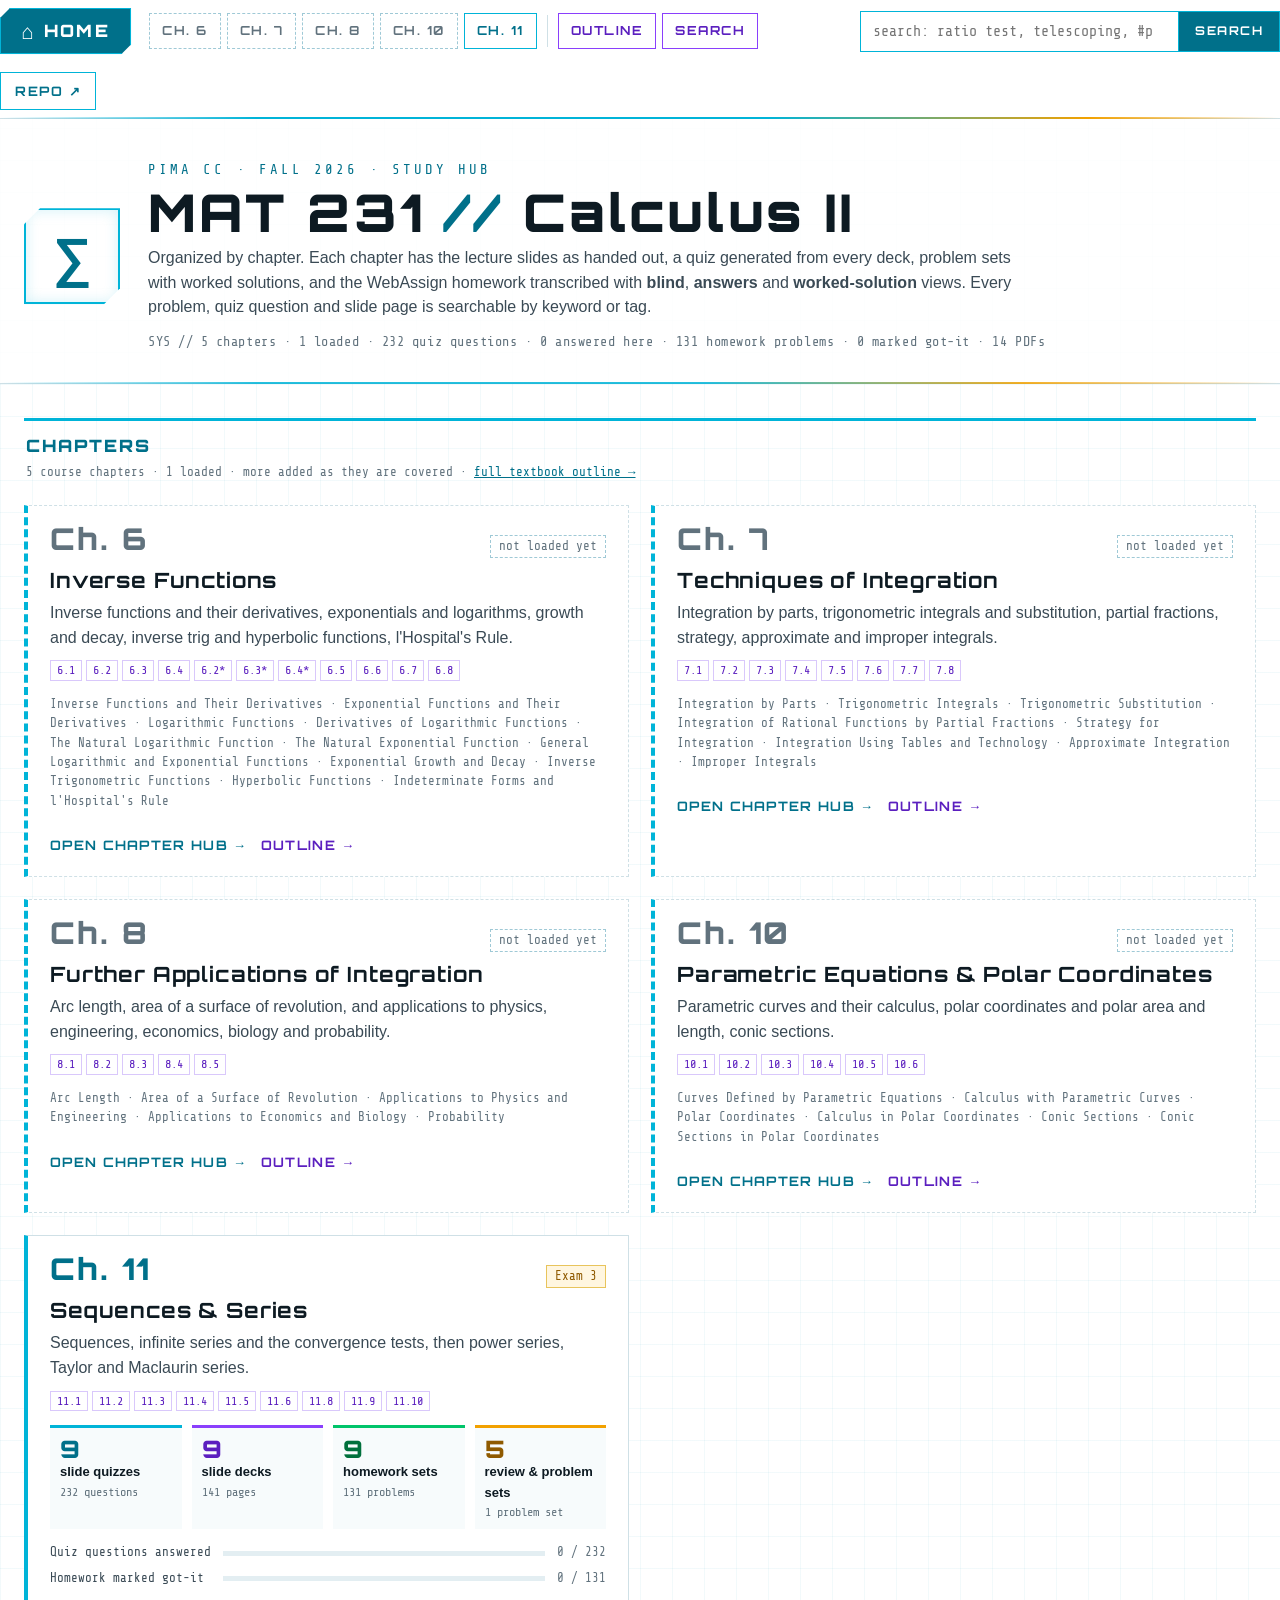
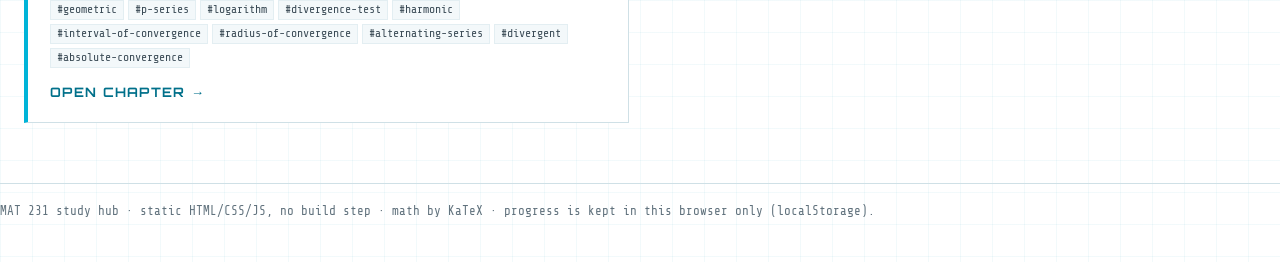
==== commit 5a85cef0: "Top-level chapter buttons (6/7/8/10/11), Stewart outline page, empty hubs, smart skeleton zip" ====
--- a/index.html
+++ b/index.html
@@ -9,7 +9,7 @@
   <link rel="apple-touch-icon" href="assets/img/apple-touch-icon.png">
   <link rel="stylesheet" href="assets/css/site.css">
 </head>
-<body id="top">
+<body id="top" data-page="home" data-root="">
   <nav class="topnav" aria-label="Site">
     <div class="wrap topnav-row">
       <a class="home-btn" href="index.html" aria-current="page"><span aria-hidden="true">⌂</span> Home</a>
@@ -45,6 +45,8 @@
   <script src="assets/js/chapters.js"></script>
   <script src="assets/js/slides.js"></script>
   <script src="assets/js/manifest.js"></script>
+  <script src="assets/js/outline.js"></script>
+  <script src="assets/js/nav.js"></script>
   <script>
   (function () {
     const M = window.MANIFEST || { hw: [], quizzes: [] };
@@ -61,7 +63,6 @@
     const pl = (n, w) => `${n} ${w}${n === 1 ? "" : "s"}`;
 
     let all = { q: 0, qd: 0, p: 0, pd: 0, pdf: 0 };
-    document.getElementById("nav-chapters").innerHTML = window.CHAPTERS.map((c) => `<a href="${c.dir}/index.html">Ch. ${c.ch}</a>`).join("") + `<a href="search.html">Search</a>`;
 
     document.getElementById("chapters").innerHTML = window.CHAPTERS.map((c) => {
       const hw = M.hw.filter((h) => h.ch === c.ch), qz = M.quizzes.filter((q) => q.ch === c.ch), sl = SLIDES.filter((d) => d.ch === c.ch);
@@ -72,31 +73,35 @@
       // most frequent tags across the chapter's quizzes, homework and decks
       const tc = {}; [...qz, ...hw].forEach((x) => (x.topics || []).forEach((t) => (tc[t] = (tc[t] || 0) + 1))); decks.forEach((d) => d.tags.forEach((t) => (tc[t] = (tc[t] || 0) + 1)));
       const tags = Object.keys(tc).sort((a, b) => tc[b] - tc[a] || a.localeCompare(b)).slice(0, 10);
-      const secs = decks.map((d) => d.sec);
+      const loaded = window.CH.loaded(c.ch);
+      // loaded chapters list the sections that have decks; empty chapters list the textbook's sections (assets/js/outline.js)
+      const secs = loaded ? decks.map((d) => d.sec) : (window.OUTLINE ? window.OUTLINE.sections(c.ch).map((s) => s.num) : []);
       const go = `${c.dir}/index.html`;
-      return `<article class="chcard">
-        <div class="ch-top"><span class="ch-num">Ch. ${c.ch}</span>${c.exam ? `<span class="ch-exam">${esc(c.exam)}</span>` : ""}</div>
+      return `<article class="chcard${loaded ? "" : " pending"}">
+        <div class="ch-top"><span class="ch-num">Ch. ${c.ch}</span>${c.exam ? `<span class="ch-exam">${esc(c.exam)}</span>` : ""}${loaded ? "" : `<span class="ch-pend">not loaded yet</span>`}</div>
         <h3 class="ch-title"><a class="ch-go" href="${go}">${esc(c.title)}</a></h3>
         <p class="ch-blurb">${esc(c.blurb)}</p>
         <div class="ch-secs">${secs.map((s) => `<span>${esc(s)}</span>`).join("")}</div>
-        <div class="ch-stats">
+        ${loaded ? "" : `<p class="ch-blurb" style="font-family:var(--mono);font-size:12.5px;color:var(--muted)">${esc(window.OUTLINE ? window.OUTLINE.sections(c.ch).map((x) => x.title).join(" · ") : "")}</p>`}
+        <div class="ch-stats"${loaded ? "" : " hidden"}>
           <a href="${go}#col-quizzes" class="st s-quiz"><b>${qz.filter((q) => q.kind === "quiz").length}</b><span>slide quizzes</span><i>${nq} questions</i></a>
           <a href="${go}#col-slides" class="st s-slides"><b>${decks.length}</b><span>slide decks</span><i>${decks.reduce((t, d) => t + d.pages, 0)} pages</i></a>
           <a href="${go}#col-hw" class="st s-hw"><b>${hw.length}</b><span>homework sets</span><i>${np} problems</i></a>
           <a href="${go}#col-review" class="st s-review"><b>${extra.length}</b><span>review &amp; problem sets</span><i>${pl(extra.filter((d) => d.kind === "problems").length, "problem set")}</i></a>
         </div>
-        <div class="ch-prog">
+        <div class="ch-prog"${loaded ? "" : " hidden"}>
           <span class="lbl">Quiz questions answered</span><span class="bar"><i style="width:${pct(qd, nq)}%"></i></span><span class="num">${qd} / ${nq}</span>
           <span class="lbl">Homework marked got-it</span><span class="bar hw"><i style="width:${pct(pd, np)}%"></i></span><span class="num">${pd} / ${np}</span>
         </div>
         <div class="ch-tags">${tags.map((t) => `<a href="search.html?ch=${c.ch}&amp;tag=${encodeURIComponent(t)}">#${esc(t)}</a>`).join("")}</div>
-        <div class="ch-actions"><a class="go" href="${go}">Open chapter →</a></div>
+        <div class="ch-actions"><a class="go" href="${go}">${loaded ? "Open chapter" : "Open chapter hub"} →</a>${loaded ? "" : ` &nbsp; <a class="go" style="position:relative;z-index:2;color:var(--violet-ink)" href="outline.html#ch-${c.ch}">Outline →</a>`}</div>
       </article>`;
     }).join("");
 
     const n = window.CHAPTERS.length;
-    document.getElementById("ch-count").textContent = `${n} chapter${n === 1 ? "" : "s"} loaded · more added as they are covered`;
-    document.getElementById("readout").textContent = `SYS // ${n} chapter${n === 1 ? "" : "s"} · ${all.q} quiz questions · ${all.qd} answered here · ${all.p} homework problems · ${all.pd} marked got-it · ${all.pdf} PDFs`;
+    const nl = window.CHAPTERS.filter((c) => window.CH.loaded(c.ch)).length;
+    document.getElementById("ch-count").innerHTML = `${n} course chapters · ${nl} loaded · more added as they are covered · <a href="outline.html">full textbook outline →</a>`;
+    document.getElementById("readout").textContent = `SYS // ${n} chapters · ${nl} loaded · ${all.q} quiz questions · ${all.qd} answered here · ${all.p} homework problems · ${all.pd} marked got-it · ${all.pdf} PDFs`;
   })();
   </script>
 </body>
--- a/assets/css/site.css
+++ b/assets/css/site.css
@@ -289,3 +289,62 @@
   .chcard .ch-prog { grid-template-columns: minmax(0, 1fr) auto; grid-auto-flow: row dense; }
   .chcard .ch-prog .bar { grid-column: 1 / -1; }
 }
+
+/* ---- top-level nav buttons (assets/js/nav.js): one per chapter, then Outline and Search ---- */
+.topnav-links.navbtns { gap: 6px; align-items: center; font-family: var(--display); }
+.navbtns .nb { font-family: var(--display); font-weight: 700; font-size: 12.5px; letter-spacing: .12em; text-transform: uppercase; padding: 7px 12px;
+  border: 1px solid var(--cyan); border-bottom: 1px solid var(--cyan); color: var(--cyan-ink); background: #fff; text-decoration: none; white-space: nowrap; }
+.navbtns .nb:hover, .navbtns .nb:focus-visible { background: var(--cyan); color: #fff; border-bottom-color: var(--cyan); outline: none; }
+.navbtns .nb.on { background: var(--cyan-ink); color: #fff; }
+.navbtns .nb.pending { border-style: dashed; color: var(--muted); border-color: #9fc9d6; }
+.navbtns .nb.pending:hover, .navbtns .nb.pending:focus-visible { background: var(--cyan-wash); color: var(--cyan-ink); }
+.navbtns .nb.pending.on { background: var(--muted); color: #fff; border-style: solid; border-color: var(--muted); }
+.navbtns .nb-alt { border-color: var(--violet); color: var(--violet-ink); }
+.navbtns .nb-alt:hover, .navbtns .nb-alt:focus-visible { background: var(--violet); border-color: var(--violet); color: #fff; }
+.navbtns .nb-alt.on { background: var(--violet-ink); border-color: var(--violet-ink); color: #fff; }
+.navbtns .nb-sep { width: 1px; align-self: stretch; background: var(--line); margin: 2px 4px; }
+.topnav-sub { display: flex; gap: 6px 16px; flex-wrap: wrap; font-family: var(--mono); font-size: 13px; letter-spacing: .06em; text-transform: uppercase; }
+.topnav-sub a { color: var(--ink-2); text-decoration: none; border-bottom: 2px solid transparent; }
+.topnav-sub a:hover, .topnav-sub a:focus-visible { color: var(--cyan-ink); border-bottom-color: var(--cyan); outline: none; }
+
+/* ---- chapters with nothing loaded yet ---- */
+.chcard.pending { border-style: dashed; }
+.chcard .ch-pend { font-family: var(--mono); font-size: 12.5px; color: var(--muted); border: 1px dashed #9fc9d6; padding: 1px 8px; }
+.chcard.pending .ch-num { color: var(--muted); }
+.ch-secs-outline { display: flex; flex-wrap: wrap; gap: 4px; margin-top: 12px; }
+.ch-secs-outline span { font-family: var(--mono); font-size: 12px; color: var(--violet-ink); border: 1px solid #d9c8fb; background: #fff; padding: 0 6px; }
+.cards .empty { font-family: var(--mono); font-size: 12.5px; color: var(--muted); border: 1px dashed var(--line); padding: 10px 12px; background: #fbfdfe; }
+
+/* ---- outline.html: Stewart table of contents ---- */
+.ol-bar { display: flex; flex-wrap: wrap; gap: 8px 14px; align-items: center; margin: 0 0 18px; }
+.ol-bar .lbl { font-family: var(--mono); font-size: 12.5px; color: var(--muted); text-transform: uppercase; letter-spacing: .08em; }
+.ol-grid { display: grid; grid-template-columns: repeat(auto-fill, minmax(420px, 1fr)); gap: 16px; margin-bottom: 30px; }
+.ol-ch { background: #fff; border: 1px solid var(--line); border-top: 3px solid var(--line); padding: 14px 16px 12px; }
+.ol-ch.course { border-top-color: var(--cyan); box-shadow: 0 0 0 1px rgba(0, 180, 216, .18); }
+.ol-ch .ol-head { display: flex; align-items: baseline; gap: 10px; flex-wrap: wrap; }
+.ol-ch .ol-num { font-family: var(--display); font-weight: 900; font-size: 22px; letter-spacing: .08em; color: var(--muted); line-height: 1; }
+.ol-ch.course .ol-num { color: var(--cyan-ink); }
+.ol-ch h3 { margin: 0; font-family: var(--display); font-weight: 700; font-size: 16px; letter-spacing: .04em; flex: 1 1 auto; }
+.ol-ch .ol-pg { font-family: var(--mono); font-size: 12px; color: var(--muted); }
+.ol-ch .ol-sub { margin: 2px 0 0; font-size: 13.5px; color: var(--ink-2); font-style: italic; }
+.ol-ch .ol-tags { display: flex; gap: 6px; flex-wrap: wrap; margin: 8px 0 4px; }
+.ol-ch .ol-tags span, .ol-ch .ol-tags a { font-family: var(--mono); font-size: 12px; padding: 0 8px; text-decoration: none; }
+.ol-ch .ol-course { color: #fff; background: var(--cyan-ink); border: 1px solid var(--cyan-ink); }
+.ol-ch .ol-hub { color: var(--cyan-ink); border: 1px solid var(--cyan); }
+.ol-ch .ol-hub:hover { background: var(--cyan); color: #fff; }
+.ol-ch .ol-hub.pending { border-style: dashed; color: var(--muted); }
+.ol-ch .ol-flag { margin: 8px 0 4px; font-family: var(--mono); font-size: 12px; color: var(--amber-ink); background: var(--amber-wash); border: 1px solid #e8c45c; padding: 4px 8px; }
+.ol-list { list-style: none; margin: 8px 0 0; padding: 0; }
+.ol-list li { display: grid; grid-template-columns: 58px minmax(0, 1fr) auto; gap: 8px; padding: 3px 0; border-top: 1px solid var(--line-2); font-size: 14.5px; align-items: baseline; }
+.ol-list li .n { font-family: var(--mono); font-size: 13px; color: var(--violet-ink); }
+.ol-list li .pg { font-family: var(--mono); font-size: 12px; color: var(--muted); text-align: right; }
+.ol-list li a { color: var(--ink); text-decoration: none; }
+.ol-list li a:hover { color: var(--cyan-ink); text-decoration: underline; }
+.ol-list li.p { font-size: 13px; color: var(--ink-2); }
+.ol-list li.p .n { font-size: 11px; color: var(--muted); text-transform: uppercase; letter-spacing: .04em; }
+.ol-list li.r, .ol-list li.pp { font-size: 13.5px; color: var(--ink-2); font-style: italic; }
+.ol-list li.nt { grid-template-columns: 1fr; font-family: var(--mono); font-size: 12px; color: var(--muted); }
+.ol-hide-extra .ol-list li.p, .ol-hide-extra .ol-list li.r, .ol-hide-extra .ol-list li.pp { display: none; }
+.ol-course-only .ol-ch:not(.course) { display: none; }
+@media (max-width: 700px) { .ol-grid { grid-template-columns: 1fr; } .ol-list li { grid-template-columns: 48px minmax(0, 1fr) auto; } }
+.chcard [hidden] { display: none !important; }
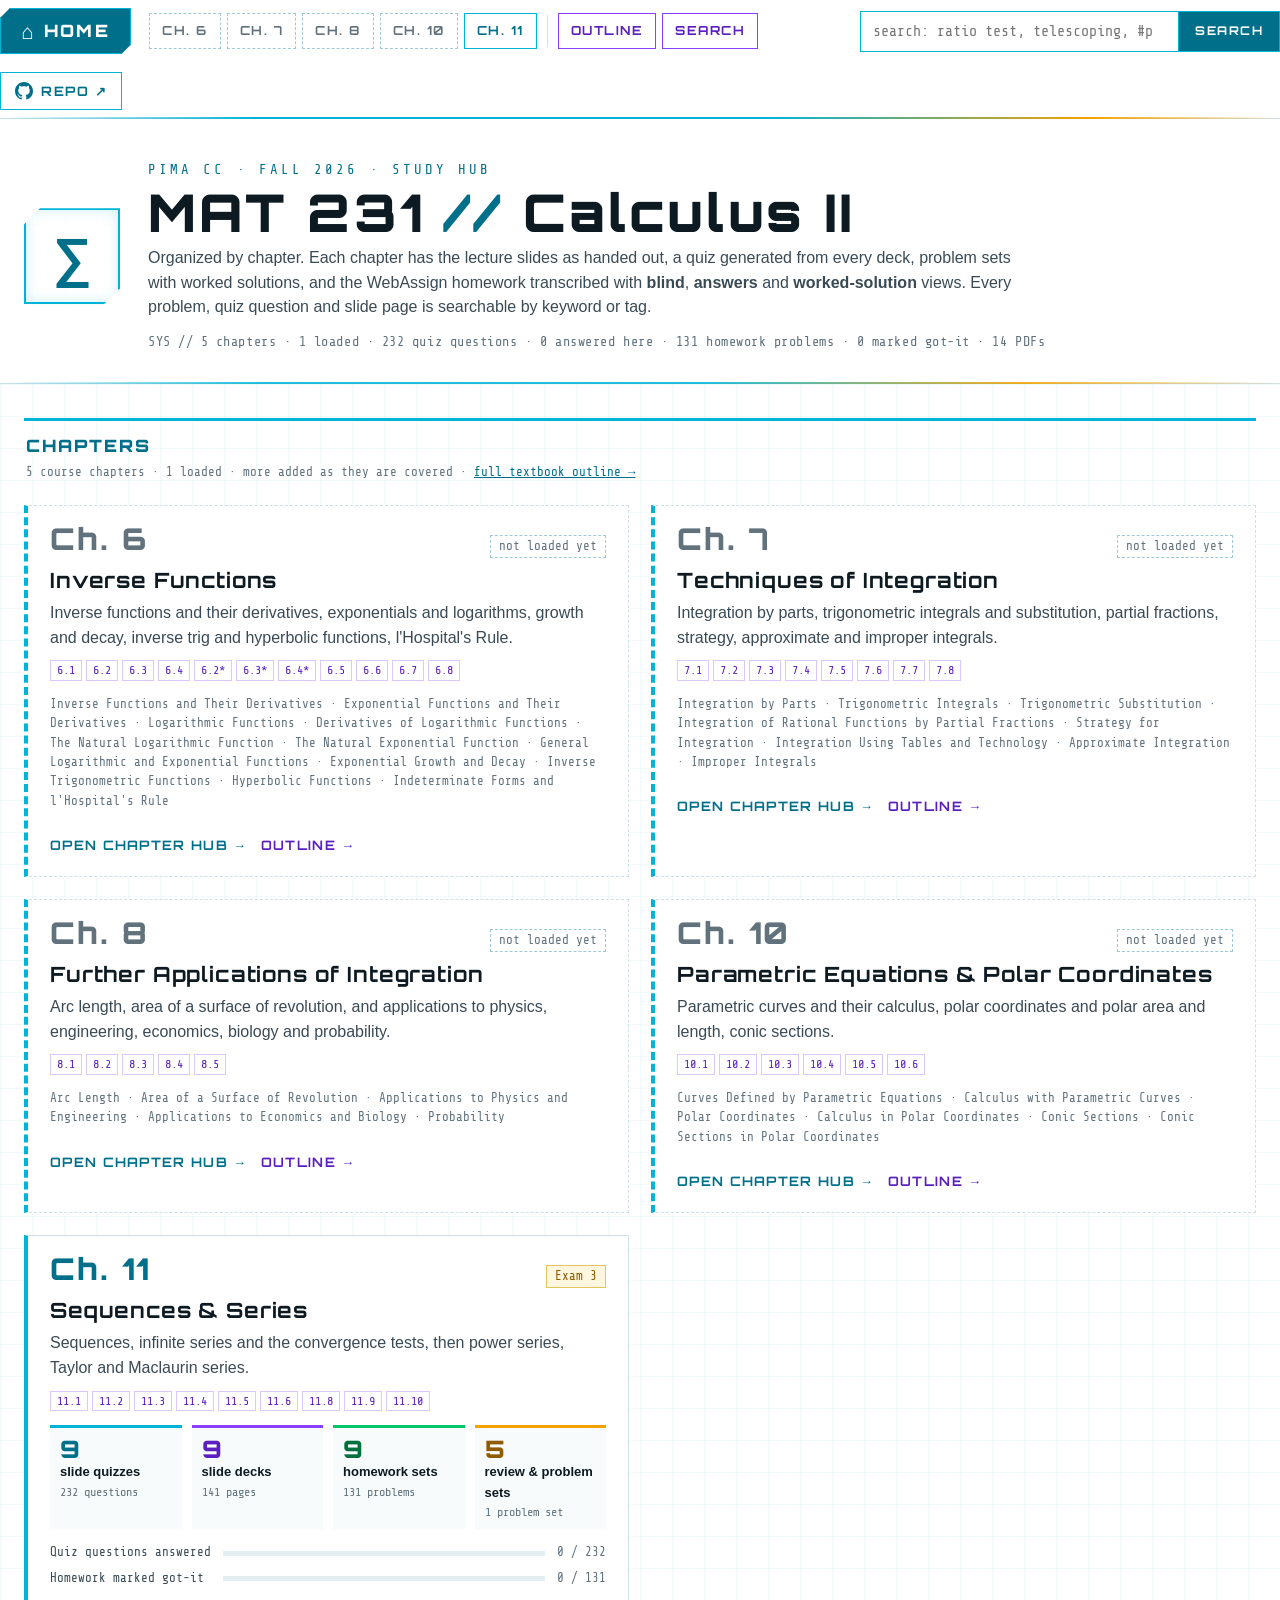
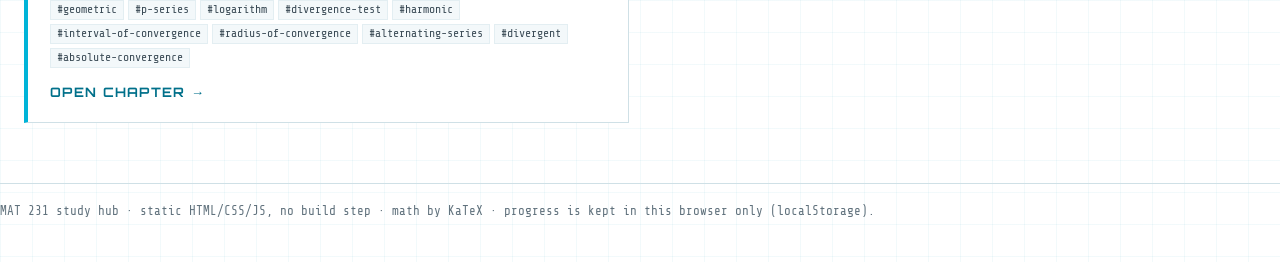
==== commit 5ab421ae: "Working un ui..." ====
--- a/index.html
+++ b/index.html
@@ -19,7 +19,7 @@
         <input id="q" name="q" type="search" placeholder="search: ratio test, telescoping, #p-series…" autocomplete="off">
         <button type="submit">Search</button>
       </form>
-      <a class="topnav-repo" href="https://github.com/N-Herling-Mk1/MAT_231_Calc_II" target="_blank" rel="noopener" title="Source repository on GitHub (new tab)">Repo ↗</a>
+      <a class="topnav-repo" href="https://github.com/N-Herling-Mk1/MAT_231_Calc_II" target="_blank" rel="noopener" title="Source repository on GitHub (new tab)" aria-label="Source repository on GitHub (new tab)"><svg class="gh-mark" viewBox="0 0 16 16" width="18" height="18" aria-hidden="true" focusable="false"><path fill="currentColor" d="M8 0c4.42 0 8 3.58 8 8a8.013 8.013 0 0 1-5.45 7.59c-.4.08-.55-.17-.55-.38 0-.27.01-1.13.01-2.2 0-.75-.25-1.23-.54-1.48 1.78-.2 3.65-.88 3.65-3.95 0-.88-.31-1.59-.82-2.15.08-.2.36-1.02-.08-2.12 0 0-.67-.22-2.2.82-.64-.18-1.32-.27-2-.27-.68 0-1.36.09-2 .27-1.53-1.03-2.2-.82-2.2-.82-.44 1.1-.16 1.92-.08 2.12-.51.56-.82 1.28-.82 2.15 0 3.06 1.86 3.75 3.64 3.95-.23.2-.44.55-.51 1.07-.46.21-1.61.55-2.33-.66-.15-.24-.6-.83-1.23-.82-.67.01-.27.38.01.53.34.19.73.9.82 1.13.16.45.68 1.31 2.69.94 0 .67.01 1.3.01 1.49 0 .21-.15.45-.55.38A7.995 7.995 0 0 1 0 8c0-4.42 3.58-8 8-8Z"/></svg><span>Repo ↗</span></a>
     </div>
   </nav>
 
--- a/assets/css/site.css
+++ b/assets/css/site.css
@@ -348,3 +348,7 @@
 .ol-course-only .ol-ch:not(.course) { display: none; }
 @media (max-width: 700px) { .ol-grid { grid-template-columns: 1fr; } .ol-list li { grid-template-columns: 48px minmax(0, 1fr) auto; } }
 .chcard [hidden] { display: none !important; }
+
+/* GitHub mark on the Repo button (top right) */
+.topnav-repo { display: inline-flex; align-items: center; gap: 8px; }
+.topnav-repo .gh-mark { flex: none; display: block; }
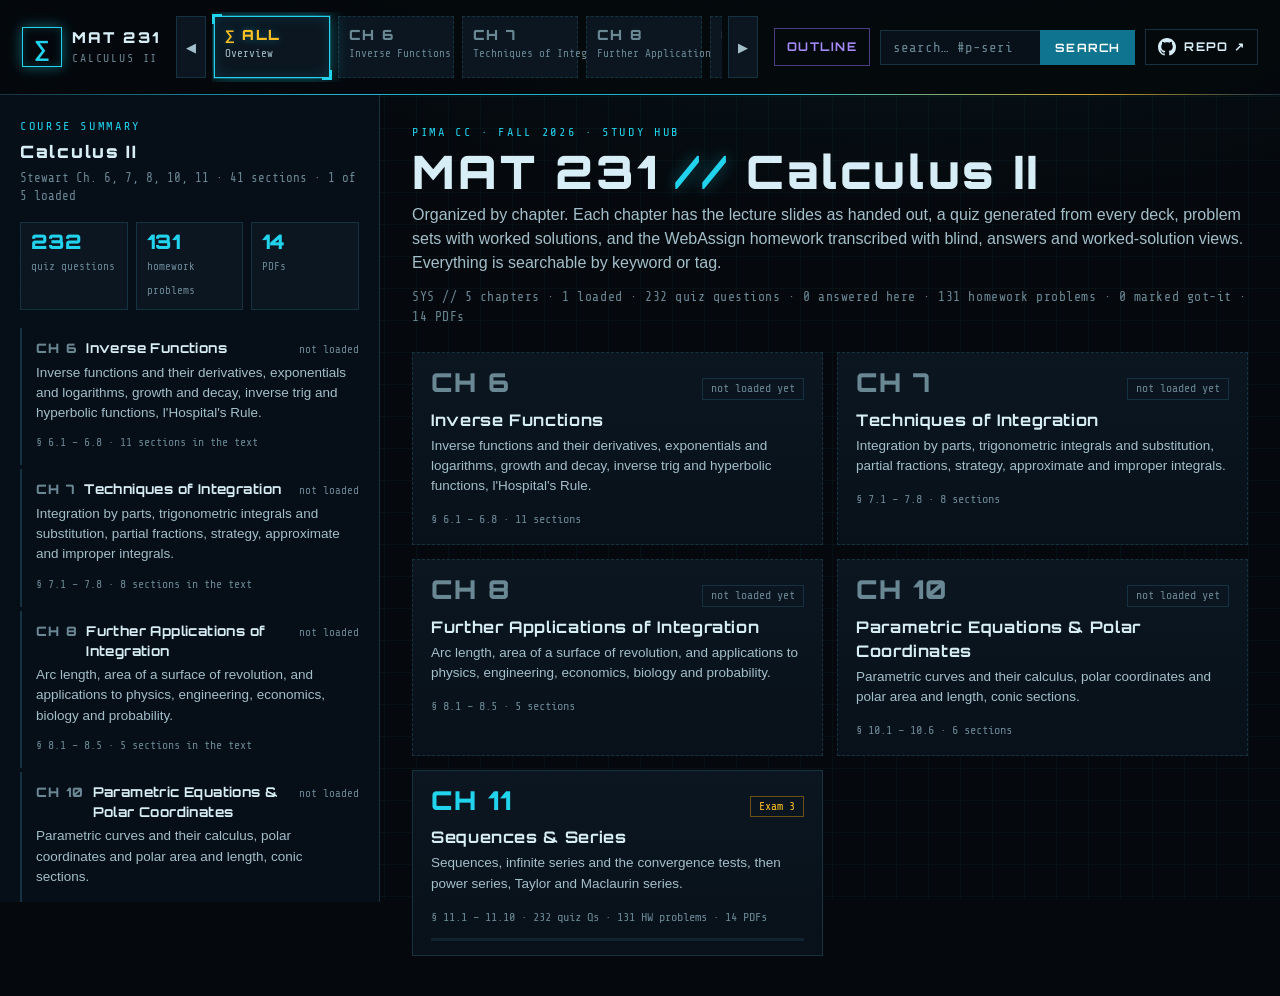
==== commit 498c53b4: "Dark home page: chapter tiles with sliding highlighter, course summary / chapter outline rail index." ====
--- a/index.html
+++ b/index.html
@@ -4,43 +4,43 @@
   <meta charset="utf-8">
   <meta name="viewport" content="width=device-width, initial-scale=1">
   <title>MAT 231 · Calculus II · Study Hub</title>
+  <meta name="theme-color" content="#05090d">
   <link rel="icon" type="image/png" sizes="32x32" href="assets/img/favicon-32.png">
   <link rel="icon" href="assets/img/favicon.ico" sizes="any">
   <link rel="apple-touch-icon" href="assets/img/apple-touch-icon.png">
-  <link rel="stylesheet" href="assets/css/site.css">
+  <link rel="stylesheet" href="assets/css/home-dark.css">
 </head>
-<body id="top" data-page="home" data-root="">
-  <nav class="topnav" aria-label="Site">
-    <div class="wrap topnav-row">
-      <a class="home-btn" href="index.html" aria-current="page"><span aria-hidden="true">⌂</span> Home</a>
-      <span class="topnav-links" id="nav-chapters"></span>
-      <form class="searchbox" action="search.html" role="search">
-        <label class="sr-only" for="q">Search problems, quizzes and slides</label>
-        <input id="q" name="q" type="search" placeholder="search: ratio test, telescoping, #p-series…" autocomplete="off">
-        <button type="submit">Search</button>
-      </form>
-      <a class="topnav-repo" href="https://github.com/N-Herling-Mk1/MAT_231_Calc_II" target="_blank" rel="noopener" title="Source repository on GitHub (new tab)" aria-label="Source repository on GitHub (new tab)"><svg class="gh-mark" viewBox="0 0 16 16" width="18" height="18" aria-hidden="true" focusable="false"><path fill="currentColor" d="M8 0c4.42 0 8 3.58 8 8a8.013 8.013 0 0 1-5.45 7.59c-.4.08-.55-.17-.55-.38 0-.27.01-1.13.01-2.2 0-.75-.25-1.23-.54-1.48 1.78-.2 3.65-.88 3.65-3.95 0-.88-.31-1.59-.82-2.15.08-.2.36-1.02-.08-2.12 0 0-.67-.22-2.2.82-.64-.18-1.32-.27-2-.27-.68 0-1.36.09-2 .27-1.53-1.03-2.2-.82-2.2-.82-.44 1.1-.16 1.92-.08 2.12-.51.56-.82 1.28-.82 2.15 0 3.06 1.86 3.75 3.64 3.95-.23.2-.44.55-.51 1.07-.46.21-1.61.55-2.33-.66-.15-.24-.6-.83-1.23-.82-.67.01-.27.38.01.53.34.19.73.9.82 1.13.16.45.68 1.31 2.69.94 0 .67.01 1.3.01 1.49 0 .21-.15.45-.55.38A7.995 7.995 0 0 1 0 8c0-4.42 3.58-8 8-8Z"/></svg><span>Repo ↗</span></a>
-    </div>
-  </nav>
-
-  <header class="hero">
-    <div class="wrap hero-grid">
-      <div class="sigil" aria-hidden="true">∑</div>
-      <div>
-        <div class="kicker">Pima CC · Fall 2026 · Study hub</div>
-        <h1>MAT 231 <b>//</b> Calculus II</h1>
-        <p class="lede">Organized by chapter. Each chapter has the lecture slides as handed out, a quiz generated from every deck, problem sets with worked solutions, and the WebAssign homework transcribed with <b>blind</b>, <b>answers</b> and <b>worked-solution</b> views. Every problem, quiz question and slide page is searchable by keyword or tag.</p>
-        <div class="readout" id="readout">SYS //</div>
+<!-- Course home (dark). Tiles across the top pick a view: Overview (course summary on the left) or a chapter
+     (that chapter's textbook outline on the left; stats and direct links on the right). index.html#ch-11 opens a chapter. -->
+<body>
+  <header class="bar">
+    <div class="bar-row">
+      <a class="brand" href="index.html" title="Course home"><span class="sig" aria-hidden="true">∑</span><span><b>MAT 231</b><i>CALCULUS II</i></span></a>
+
+      <div class="tilebar">
+        <button class="step" id="prev" type="button" title="Previous (←)" aria-label="Previous chapter">◀</button>
+        <div class="tiles" id="tiles" role="tablist" aria-label="Chapters"><span class="hl" id="hl" aria-hidden="true"></span></div>
+        <button class="step" id="next" type="button" title="Next (→)" aria-label="Next chapter">▶</button>
+        <label class="sr-only" for="pick">Chapter</label>
+        <select class="tilepick" id="pick"></select>
+      </div>
+
+      <div class="bar-right">
+        <a class="lnk" href="outline.html" title="Stewart chapter / section outline">Outline</a>
+        <form class="sbox" action="search.html" role="search">
+          <label class="sr-only" for="q">Search problems, quizzes and slides</label>
+          <input id="q" name="q" type="search" placeholder="search… #p-series" autocomplete="off">
+          <button type="submit">Search</button>
+        </form>
+        <a class="repo" href="https://github.com/N-Herling-Mk1/MAT_231_Calc_II" target="_blank" rel="noopener" title="Source repository on GitHub (new tab)" aria-label="Source repository on GitHub (new tab)"><svg viewBox="0 0 16 16" width="18" height="18" aria-hidden="true" focusable="false"><path fill="currentColor" d="M8 0c4.42 0 8 3.58 8 8a8.013 8.013 0 0 1-5.45 7.59c-.4.08-.55-.17-.55-.38 0-.27.01-1.13.01-2.2 0-.75-.25-1.23-.54-1.48 1.78-.2 3.65-.88 3.65-3.95 0-.88-.31-1.59-.82-2.15.08-.2.36-1.02-.08-2.12 0 0-.67-.22-2.2.82-.64-.18-1.32-.27-2-.27-.68 0-1.36.09-2 .27-1.53-1.03-2.2-.82-2.2-.82-.44 1.1-.16 1.92-.08 2.12-.51.56-.82 1.28-.82 2.15 0 3.06 1.86 3.75 3.64 3.95-.23.2-.44.55-.51 1.07-.46.21-1.61.55-2.33-.66-.15-.24-.6-.83-1.23-.82-.67.01-.27.38.01.53.34.19.73.9.82 1.13.16.45.68 1.31 2.69.94 0 .67.01 1.3.01 1.49 0 .21-.15.45-.55.38A7.995 7.995 0 0 1 0 8c0-4.42 3.58-8 8-8Z"/></svg><span>Repo ↗</span></a>
       </div>
     </div>
   </header>
 
-  <main class="wrap">
-    <div class="col-head ch-head"><h2>Chapters</h2><p id="ch-count">pick a chapter</p></div>
-    <div class="chapters" id="chapters"></div>
-  </main>
-
-  <footer class="wrap foot">MAT 231 study hub · static HTML/CSS/JS, no build step · math by KaTeX · progress is kept in this browser only (localStorage).</footer>
+  <div class="layout">
+    <aside class="rail" id="rail" aria-live="polite"></aside>
+    <main class="main" id="main"></main>
+  </div>
 
   <script src="assets/js/chapters.js"></script>
   <script src="assets/js/slides.js"></script>
@@ -49,59 +49,161 @@
   <script src="assets/js/nav.js"></script>
   <script>
   (function () {
+    const CHS = window.CHAPTERS || [];
     const M = window.MANIFEST || { hw: [], quizzes: [] };
-    const SLIDES = window.SLIDE_DECKS || [];
+    const SL = window.SLIDE_DECKS || [];
+    const $ = (id) => document.getElementById(id);
     const esc = (s) => String(s).replace(/[&<>"]/g, (c) => ({ "&": "&amp;", "<": "&lt;", ">": "&gt;", '"': "&quot;" }[c]));
     const read = (k) => { try { return JSON.parse(localStorage.getItem(k)); } catch (e) { return null; } };
+    const pct = (a, b) => (b ? Math.round((100 * a) / b) : 0);
+    const pl = (n, w) => `${n} ${w}${n === 1 ? "" : "s"}`;
     const quizDone = (id, total) => {
       const s = read("quiz-state:" + id);
       if (!s || !s.answers) return 0;
       return Math.min(total, Object.values(s.answers).filter((a) => Array.isArray(a) ? a.length : a && typeof a === "object" ? Object.values(a).some(Boolean) : a !== null && a !== "").length);
     };
     const hwOk = (id) => { const s = read("hw-state:" + id); return s && s.marks ? Object.values(s.marks).filter((x) => x === "ok").length : 0; };
-    const pct = (a, b) => (b ? Math.round((100 * a) / b) : 0);
-    const pl = (n, w) => `${n} ${w}${n === 1 ? "" : "s"}`;
-
-    let all = { q: 0, qd: 0, p: 0, pd: 0, pdf: 0 };
-
-    document.getElementById("chapters").innerHTML = window.CHAPTERS.map((c) => {
-      const hw = M.hw.filter((h) => h.ch === c.ch), qz = M.quizzes.filter((q) => q.ch === c.ch), sl = SLIDES.filter((d) => d.ch === c.ch);
+
+    // ---- per-chapter numbers, computed once
+    const D = {};
+    CHS.forEach((c) => {
+      const hw = M.hw.filter((h) => h.ch === c.ch), qz = M.quizzes.filter((q) => q.ch === c.ch), sl = SL.filter((d) => d.ch === c.ch);
       const decks = sl.filter((d) => d.kind === "deck"), extra = sl.filter((d) => d.kind !== "deck");
       const nq = qz.reduce((t, q) => t + q.total, 0), qd = qz.reduce((t, q) => t + quizDone(q.id, q.total), 0);
       const np = hw.reduce((t, h) => t + h.problems, 0), pd = hw.reduce((t, h) => t + hwOk(h.id), 0);
-      all.q += nq; all.qd += qd; all.p += np; all.pd += pd; all.pdf += sl.length;
-      // most frequent tags across the chapter's quizzes, homework and decks
       const tc = {}; [...qz, ...hw].forEach((x) => (x.topics || []).forEach((t) => (tc[t] = (tc[t] || 0) + 1))); decks.forEach((d) => d.tags.forEach((t) => (tc[t] = (tc[t] || 0) + 1)));
-      const tags = Object.keys(tc).sort((a, b) => tc[b] - tc[a] || a.localeCompare(b)).slice(0, 10);
+      const tags = Object.keys(tc).sort((a, b) => tc[b] - tc[a] || a.localeCompare(b)).slice(0, 14);
       const loaded = window.CH.loaded(c.ch);
-      // loaded chapters list the sections that have decks; empty chapters list the textbook's sections (assets/js/outline.js)
-      const secs = loaded ? decks.map((d) => d.sec) : (window.OUTLINE ? window.OUTLINE.sections(c.ch).map((s) => s.num) : []);
-      const go = `${c.dir}/index.html`;
-      return `<article class="chcard${loaded ? "" : " pending"}">
-        <div class="ch-top"><span class="ch-num">Ch. ${c.ch}</span>${c.exam ? `<span class="ch-exam">${esc(c.exam)}</span>` : ""}${loaded ? "" : `<span class="ch-pend">not loaded yet</span>`}</div>
-        <h3 class="ch-title"><a class="ch-go" href="${go}">${esc(c.title)}</a></h3>
-        <p class="ch-blurb">${esc(c.blurb)}</p>
-        <div class="ch-secs">${secs.map((s) => `<span>${esc(s)}</span>`).join("")}</div>
-        ${loaded ? "" : `<p class="ch-blurb" style="font-family:var(--mono);font-size:12.5px;color:var(--muted)">${esc(window.OUTLINE ? window.OUTLINE.sections(c.ch).map((x) => x.title).join(" · ") : "")}</p>`}
-        <div class="ch-stats"${loaded ? "" : " hidden"}>
-          <a href="${go}#col-quizzes" class="st s-quiz"><b>${qz.filter((q) => q.kind === "quiz").length}</b><span>slide quizzes</span><i>${nq} questions</i></a>
-          <a href="${go}#col-slides" class="st s-slides"><b>${decks.length}</b><span>slide decks</span><i>${decks.reduce((t, d) => t + d.pages, 0)} pages</i></a>
-          <a href="${go}#col-hw" class="st s-hw"><b>${hw.length}</b><span>homework sets</span><i>${np} problems</i></a>
-          <a href="${go}#col-review" class="st s-review"><b>${extra.length}</b><span>review &amp; problem sets</span><i>${pl(extra.filter((d) => d.kind === "problems").length, "problem set")}</i></a>
+      const secs = window.OUTLINE ? window.OUTLINE.sections(c.ch) : [];
+      const have = new Set([...sl.map((d) => d.sec), ...hw.map((h) => h.sec), ...qz.map((q) => q.sec)]);
+      D[c.ch] = { c, hw, qz, sl, decks, extra, nq, qd, np, pd, tags, loaded, secs, have, done: pct(qd + pd, nq + np) };
+    });
+    const T = Object.values(D).reduce((t, d) => ({ q: t.q + d.nq, qd: t.qd + d.qd, p: t.p + d.np, pd: t.pd + d.pd, pdf: t.pdf + d.sl.length, sec: t.sec + d.secs.length, ld: t.ld + (d.loaded ? 1 : 0) }),
+      { q: 0, qd: 0, p: 0, pd: 0, pdf: 0, sec: 0, ld: 0 });
+
+    // ---- tiles: Overview + one per chapter; the highlighter box slides to the selected one
+    const VIEWS = ["all", ...CHS.map((c) => String(c.ch))];
+    $("tiles").insertAdjacentHTML("beforeend", VIEWS.map((v) => {
+      if (v === "all") return `<button class="tile all" role="tab" id="t-all" data-v="all" aria-selected="false" title="Course overview"><span class="tn">∑ ALL</span><span class="tt">Overview</span><span class="tp"><i style="width:${pct(T.qd + T.pd, T.q + T.p)}%"></i></span></button>`;
+      const d = D[v];
+      return `<button class="tile${d.loaded ? "" : " pending"}" role="tab" id="t-${v}" data-v="${v}" aria-selected="false" title="Ch. ${v} · ${esc(d.c.title)}${d.loaded ? "" : " — not loaded yet"}"><span class="tn">CH ${v}</span><span class="tt">${esc(d.c.title)}</span><span class="tp">${d.loaded ? `<i style="width:${d.done}%"></i>` : ""}</span></button>`;
+    }).join(""));
+    $("pick").innerHTML = VIEWS.map((v) => `<option value="${v}">${v === "all" ? "Overview — all chapters" : `Ch. ${v} · ${esc(D[v].c.title)}`}</option>`).join("");
+
+    const moveHl = () => {
+      const t = document.querySelector('.tile[aria-selected="true"]'), hl = $("hl");
+      if (!t) return;
+      hl.style.left = t.offsetLeft + "px"; hl.style.width = t.offsetWidth + "px";
+      const box = $("tiles");
+      if (t.offsetLeft < box.scrollLeft || t.offsetLeft + t.offsetWidth > box.scrollLeft + box.clientWidth) box.scrollLeft = t.offsetLeft - 40;
+    };
+
+    // ---- left rail
+    function railSummary() {
+      return `<div class="fade"><div class="k">Course summary</div><h2>Calculus II</h2>
+        <p class="sub">Stewart Ch. ${CHS.map((c) => c.ch).join(", ")} · ${T.sec} sections · ${T.ld} of ${CHS.length} loaded</p>
+        <div class="sum-tot"><div><b>${T.q}</b><span>quiz questions</span></div><div><b>${T.p}</b><span>homework problems</span></div><div><b>${T.pdf}</b><span>PDFs</span></div></div>
+        ${CHS.map((c) => { const d = D[c.ch]; return `<button class="sum-ch${d.loaded ? "" : " pending"}" type="button" data-go="${c.ch}">
+          <span class="h"><span class="n">CH ${c.ch}</span><span class="t">${esc(c.title)}</span><span class="st${d.loaded ? " ok" : ""}">${d.loaded ? `${d.done}% done` : "not loaded"}</span></span>
+          <p>${esc(c.blurb)}</p>
+          <span class="m">§ ${esc(c.sections)}${c.exam ? ` · ${esc(c.exam)}` : ""}${d.loaded ? ` · ${pl(d.decks.length, "deck")} · ${pl(d.hw.length, "HW set")} · ${d.qz.length} ${d.qz.length === 1 ? "quiz" : "quizzes"}` : ` · ${d.secs.length} sections in the text`}</span>
+        </button>`; }).join("")}</div>`;
+    }
+    function railOutline(n) {
+      const d = D[n], O = window.OUTLINE && window.OUTLINE.chapter(n);
+      if (!O) return `<div class="fade"><div class="k">Ch. ${n} outline</div><p class="sub">No outline on file.</p></div>`;
+      const rows = O.items.map(([k, num, title, page]) => {
+        const pg = page === null || page === undefined ? "—" : esc(page);
+        if (k === "n") return `<li class="nt">${esc(title)}</li>`;
+        if (k === "s") {
+          const has = d.have.has(num);
+          const t = d.loaded ? `<a href="search.html?ch=${n}&amp;sec=${encodeURIComponent(num.replace("*", ""))}" title="Search ${esc(num)}">${esc(title)}</a>` : esc(title);
+          return `<li class="s${has ? " has" : ""}"><span class="n">${esc(num)}</span><span>${t}</span><span class="pg">${pg}</span></li>`;
+        }
+        if (k === "p") return `<li class="p"><span class="n">${esc(num.replace(" Project", ""))}</span><span>${esc(title)}</span><span class="pg">${pg}</span></li>`;
+        return `<li class="${k}"><span class="n"></span><span>${esc(title)}</span><span class="pg">${pg}</span></li>`;
+      }).join("");
+      return `<div class="fade"><div class="k">Textbook outline · Ch. ${n}</div><h2>${esc(O.title)}</h2>
+        <p class="sub">${O.subtitle ? esc(O.subtitle) + " · " : ""}${esc(window.STEWART_OUTLINE.book)} · p. ${O.page ?? "—"}</p>
+        ${O.flag ? `<div class="flag">⚠ ${esc(O.flag)}</div>` : ""}
+        ${d.loaded ? `<p class="legend"><b>●</b> section has slides, homework or a quiz here · click a title to search it</p>` : ""}
+        <ul class="ol">${rows}</ul>
+        <a class="more" href="outline.html#ch-${n}">Full textbook outline →</a></div>`;
+    }
+
+    // ---- main area
+    function mainOverview() {
+      return `<div class="fade"><section class="hero"><div class="k">Pima CC · Fall 2026 · Study hub</div>
+        <h1>MAT 231 <b>//</b> Calculus II</h1>
+        <p>Organized by chapter. Each chapter has the lecture slides as handed out, a quiz generated from every deck, problem sets with worked solutions, and the WebAssign homework transcribed with blind, answers and worked-solution views. Everything is searchable by keyword or tag.</p>
+        <div class="readout">SYS // ${CHS.length} chapters · ${T.ld} loaded · ${T.q} quiz questions · ${T.qd} answered here · ${T.p} homework problems · ${T.pd} marked got-it · ${T.pdf} PDFs</div></section>
+        <div class="grid">${CHS.map((c) => { const d = D[c.ch]; return `<div class="cc${d.loaded ? "" : " pending"}" role="button" tabindex="0" data-go="${c.ch}" title="Show Ch. ${c.ch}">
+          <div class="top"><span class="num">CH ${c.ch}</span>${c.exam ? `<span class="badge exam">${esc(c.exam)}</span>` : d.loaded ? "" : `<span class="badge">not loaded yet</span>`}</div>
+          <h3>${esc(c.title)}</h3><p>${esc(c.blurb)}</p>
+          <span class="m">§ ${esc(c.sections)}${d.loaded ? ` · ${d.nq} quiz Qs · ${d.np} HW problems · ${d.sl.length} PDFs` : ` · ${d.secs.length} sections`}</span>
+          ${d.loaded ? `<span class="pb"><i style="width:${d.done}%"></i></span>` : ""}
+        </div>`; }).join("")}</div></div>`;
+    }
+    function mainChapter(n) {
+      const d = D[n], c = d.c, go = `${c.dir}/index.html`;
+      const head = `<section class="chhead"><div class="num">CHAPTER ${n}</div><h1>${esc(c.title)}</h1><p>${esc(c.blurb)}</p>
+        <div class="meta">§ ${esc(c.sections)}${c.exam ? ` · <span class="exam">${esc(c.exam)}</span>` : ""}${d.loaded ? ` · ${d.done}% worked through in this browser` : " · not loaded yet"}</div></section>
+        <div class="acts"><a class="btn" href="${go}">Open chapter hub →</a><a class="btn ghost" href="outline.html#ch-${n}">Textbook outline</a>${d.loaded ? `<a class="btn ghost" href="search.html?ch=${n}">Search Ch. ${n}</a>` : ""}</div>`;
+      if (!d.loaded) return `<div class="fade">${head}<div class="pendbox"><b>Nothing loaded for Chapter ${n} yet.</b> Slides, homework and quizzes appear here as the course covers it. The textbook outline for the chapter is on the left; the hub page is ready at <code>${esc(go)}</code>.</div></div>`;
+      const row = (href, sec, title, extra) => `<a class="row" href="${href}"><span class="s">${esc(sec)}</span><span>${esc(title)}<span class="x">${extra}</span></span></a>`;
+      const col = (cls, h, rows) => `<div class="col ${cls}"><h4>${h}</h4>${rows.length ? rows.join("") : `<div class="empty">none yet</div>`}</div>`;
+      return `<div class="fade">${head}
+        <div class="stats">
+          <a class="stat a-quiz" href="${go}#col-quizzes"><b>${d.qz.filter((q) => q.kind === "quiz").length}</b><span>slide quizzes</span><i>${d.nq} questions</i></a>
+          <a class="stat a-slides" href="${go}#col-slides"><b>${d.decks.length}</b><span>slide decks</span><i>${d.decks.reduce((t, x) => t + x.pages, 0)} pages</i></a>
+          <a class="stat a-hw" href="${go}#col-hw"><b>${d.hw.length}</b><span>homework sets</span><i>${d.np} problems</i></a>
+          <a class="stat a-review" href="${go}#col-review"><b>${d.extra.length}</b><span>review &amp; problem sets</span><i>${pl(d.extra.filter((x) => x.kind === "problems").length, "problem set")}</i></a>
         </div>
-        <div class="ch-prog"${loaded ? "" : " hidden"}>
-          <span class="lbl">Quiz questions answered</span><span class="bar"><i style="width:${pct(qd, nq)}%"></i></span><span class="num">${qd} / ${nq}</span>
-          <span class="lbl">Homework marked got-it</span><span class="bar hw"><i style="width:${pct(pd, np)}%"></i></span><span class="num">${pd} / ${np}</span>
-        </div>
-        <div class="ch-tags">${tags.map((t) => `<a href="search.html?ch=${c.ch}&amp;tag=${encodeURIComponent(t)}">#${esc(t)}</a>`).join("")}</div>
-        <div class="ch-actions"><a class="go" href="${go}">${loaded ? "Open chapter" : "Open chapter hub"} →</a>${loaded ? "" : ` &nbsp; <a class="go" style="position:relative;z-index:2;color:var(--violet-ink)" href="outline.html#ch-${c.ch}">Outline →</a>`}</div>
-      </article>`;
-    }).join("");
-
-    const n = window.CHAPTERS.length;
-    const nl = window.CHAPTERS.filter((c) => window.CH.loaded(c.ch)).length;
-    document.getElementById("ch-count").innerHTML = `${n} course chapters · ${nl} loaded · more added as they are covered · <a href="outline.html">full textbook outline →</a>`;
-    document.getElementById("readout").textContent = `SYS // ${n} chapters · ${nl} loaded · ${all.q} quiz questions · ${all.qd} answered here · ${all.p} homework problems · ${all.pd} marked got-it · ${all.pdf} PDFs`;
+        <div class="prog"><span class="l">Quiz questions answered</span><span class="b"><i style="width:${pct(d.qd, d.nq)}%"></i></span><span class="v">${d.qd} / ${d.nq}</span>
+          <span class="l">Homework marked got-it</span><span class="b hw"><i style="width:${pct(d.pd, d.np)}%"></i></span><span class="v">${d.pd} / ${d.np}</span></div>
+        <div class="tags">${d.tags.map((t) => `<a href="search.html?ch=${n}&amp;tag=${encodeURIComponent(t)}">#${esc(t)}</a>`).join("")}</div>
+        <div class="cols">
+          ${col("a-quiz", "Slide quizzes", d.qz.filter((q) => q.kind === "quiz").map((q) => row(`${c.dir}/${q.href}`, q.sec, q.title, `${q.total} questions${quizDone(q.id, q.total) ? ` · ${quizDone(q.id, q.total)} answered` : ""}`)))}
+          ${col("a-slides", "Slides", d.decks.map((x) => row(`viewer.html?d=${x.key}`, x.sec, x.title, `${x.pages} pages${x.ans ? " · answers version" : ""}`)))}
+          ${col("a-hw", "Homework", d.hw.map((h) => row(`${c.dir}/${h.href}`, h.sec, h.title, `${h.problems} problems${hwOk(h.id) ? ` · ${hwOk(h.id)} got it` : ""}`)))}
+          ${col("a-review", "Review", [...d.extra.map((x) => row(`viewer.html?d=${x.key}`, x.sec, x.title, `${x.kind === "problems" ? "problem set" : x.kind === "review" ? "class quiz" : "handout"} · ${x.pages} pages`)),
+            ...d.qz.filter((q) => q.kind !== "quiz").map((q) => row(`${c.dir}/${q.href}`, q.sec, q.title, `practice quiz · ${q.total} questions`))])}
+        </div></div>`;
+    }
+
+    // ---- selection
+    let cur = "all";
+    function show(v, push) {
+      if (!VIEWS.includes(v)) v = "all";
+      cur = v;
+      document.querySelectorAll(".tile").forEach((t) => t.setAttribute("aria-selected", String(t.dataset.v === v)));
+      $("pick").value = v;
+      $("rail").innerHTML = v === "all" ? railSummary() : railOutline(Number(v));
+      $("rail").scrollTop = 0;
+      $("main").innerHTML = v === "all" ? mainOverview() : mainChapter(Number(v));
+      document.title = v === "all" ? "MAT 231 · Calculus II · Study Hub" : `Ch. ${v} · ${D[v].c.title} · MAT 231`;
+      if (push) history.replaceState(null, "", v === "all" ? location.pathname : "#ch-" + v);
+      requestAnimationFrame(moveHl);
+    }
+    const step = (k) => show(VIEWS[(VIEWS.indexOf(cur) + k + VIEWS.length) % VIEWS.length], true);
+
+    $("tiles").addEventListener("click", (e) => { const t = e.target.closest(".tile"); if (t) show(t.dataset.v, true); });
+    $("prev").addEventListener("click", () => step(-1));
+    $("next").addEventListener("click", () => step(1));
+    $("pick").addEventListener("change", (e) => show(e.target.value, true));
+    document.addEventListener("click", (e) => { const g = e.target.closest("[data-go]"); if (g) show(g.dataset.go, true); });
+    document.addEventListener("keydown", (e) => {
+      const tag = (e.target.tagName || "").toLowerCase();
+      if (tag === "input" || tag === "select" || tag === "textarea" || e.altKey || e.ctrlKey || e.metaKey) return;
+      if (e.key === "ArrowRight") { step(1); e.preventDefault(); }
+      else if (e.key === "ArrowLeft") { step(-1); e.preventDefault(); }
+      else if ((e.key === "Enter" || e.key === " ") && e.target.matches(".cc[data-go]")) { show(e.target.dataset.go, true); e.preventDefault(); }
+    });
+    window.addEventListener("resize", moveHl);
+    window.addEventListener("hashchange", () => show((location.hash.match(/^#ch-(\d+)$/) || [])[1] || "all", false));
+    if (document.fonts && document.fonts.ready) document.fonts.ready.then(moveHl);
+
+    show((location.hash.match(/^#ch-(\d+)$/) || [])[1] || "all", false);
   })();
   </script>
 </body>
--- a/assets/css/home-dark.css
+++ b/assets/css/home-dark.css
@@ -0,0 +1,218 @@
+/* MAT 231 Study Hub — course home only (index.html): dark and sleek.
+   Every other page (chapter hubs, outline, search, homework, quizzes, viewer) keeps the TRON-light site.css / quiz.css.
+   Layout: sticky top bar with the chapter tiles (sliding highlighter box, ◀ ▶ step buttons, select for narrow screens)
+           left rail: course summary (Overview) or the selected chapter's textbook outline
+           main:      overview cards, or the selected chapter's stats, progress and direct links */
+@font-face { font-family: "Orbitron"; font-weight: 500; font-display: swap; src: url("../vendor/fonts/orbitron-latin-500-normal.woff2") format("woff2"); }
+@font-face { font-family: "Orbitron"; font-weight: 700; font-display: swap; src: url("../vendor/fonts/orbitron-latin-700-normal.woff2") format("woff2"); }
+@font-face { font-family: "Orbitron"; font-weight: 900; font-display: swap; src: url("../vendor/fonts/orbitron-latin-900-normal.woff2") format("woff2"); }
+@font-face { font-family: "Share Tech Mono"; font-weight: 400; font-display: swap; src: url("../vendor/fonts/share-tech-mono-latin-400-normal.woff2") format("woff2"); }
+
+:root {
+  --bg: #05090d; --bg-2: #08111a; --panel: #0b1620; --panel-2: #0f1d29; --line: #163241; --line-2: #10242f;
+  --ink: #d8eef6; --ink-2: #a3bfca; --muted: #6a8794;
+  --cyan: #22d3ee; --cyan-dim: #0e7490; --cyan-glow: rgba(34, 211, 238, .45);
+  --violet: #a78bfa; --green: #34d399; --amber: #fbbf24;
+  --display: "Orbitron", "Segoe UI", Arial, sans-serif;
+  --mono: "Share Tech Mono", Consolas, "Courier New", monospace;
+  --body: "Segoe UI", "Helvetica Neue", Arial, sans-serif;
+  --bar-h: 92px;
+  color-scheme: dark;
+}
+* { box-sizing: border-box; }
+html, body { margin: 0; }
+body { font-family: var(--body); color: var(--ink); background: var(--bg); line-height: 1.5; min-height: 100vh;
+  background-image:
+    radial-gradient(1200px 500px at 70% -10%, rgba(34, 211, 238, .08), transparent 60%),
+    linear-gradient(rgba(34, 211, 238, .035) 1px, transparent 1px),
+    linear-gradient(90deg, rgba(34, 211, 238, .035) 1px, transparent 1px);
+  background-size: auto, 32px 32px, 32px 32px; background-attachment: fixed; }
+a { color: var(--cyan); }
+.sr-only { position: absolute; width: 1px; height: 1px; overflow: hidden; clip: rect(0 0 0 0); white-space: nowrap; }
+::selection { background: var(--cyan-dim); color: #fff; }
+
+/* ---------------- top bar ---------------- */
+.bar { position: sticky; top: 0; z-index: 40; background: rgba(5, 9, 13, .92); backdrop-filter: blur(8px); border-bottom: 1px solid var(--line); }
+.bar::after { content: ""; position: absolute; left: 0; right: 0; bottom: -1px; height: 1px;
+  background: linear-gradient(90deg, transparent, var(--cyan) 25%, var(--cyan) 60%, var(--amber) 85%, transparent); opacity: .8; }
+.bar-row { display: flex; align-items: center; gap: 16px; padding: 12px 22px; min-height: var(--bar-h); }
+.brand { display: flex; align-items: center; gap: 10px; text-decoration: none; color: var(--ink); white-space: nowrap; }
+.brand .sig { width: 40px; height: 40px; display: grid; place-items: center; border: 1px solid var(--cyan); color: var(--cyan);
+  font-family: var(--display); font-weight: 900; font-size: 22px; box-shadow: 0 0 12px var(--cyan-glow), inset 0 0 8px rgba(34, 211, 238, .2); }
+.brand b { font-family: var(--display); font-weight: 900; font-size: 15px; letter-spacing: .14em; }
+.brand i { display: block; font-style: normal; font-family: var(--mono); font-size: 11.5px; color: var(--muted); letter-spacing: .16em; }
+
+/* chapter tiles with the sliding highlighter box */
+.tilebar { display: flex; align-items: center; gap: 6px; flex: 1 1 auto; min-width: 0; }
+.step { flex: none; width: 30px; height: 62px; border: 1px solid var(--line); background: var(--panel); color: var(--ink-2); cursor: pointer;
+  font-size: 13px; display: grid; place-items: center; }
+.step:hover, .step:focus-visible { color: var(--cyan); border-color: var(--cyan); box-shadow: 0 0 10px var(--cyan-glow); outline: none; }
+.tiles { position: relative; display: flex; gap: 8px; overflow-x: auto; scroll-behavior: smooth; scrollbar-width: none; padding: 4px 2px; min-width: 0; }
+.tiles::-webkit-scrollbar { display: none; }
+.tile { position: relative; z-index: 1; flex: none; width: 116px; height: 62px; padding: 7px 10px 6px; border: 1px solid var(--line);
+  background: var(--panel); color: var(--ink); cursor: pointer; text-align: left; font: inherit; display: flex; flex-direction: column; gap: 1px;
+  transition: border-color .15s, background .15s; }
+.tile:hover { border-color: #2a5566; background: var(--panel-2); }
+.tile:focus-visible { outline: none; border-color: var(--cyan); }
+.tile .tn { font-family: var(--display); font-weight: 900; font-size: 14px; letter-spacing: .1em; color: var(--ink); }
+.tile .tt { font-family: var(--mono); font-size: 11px; color: var(--muted); white-space: nowrap; overflow: hidden; text-overflow: ellipsis; }
+.tile .tp { margin-top: auto; height: 3px; background: var(--line-2); display: block; }
+.tile .tp i { display: block; height: 100%; background: var(--cyan); box-shadow: 0 0 6px var(--cyan); }
+.tile.pending { border-style: dashed; }
+.tile.pending .tn { color: var(--muted); }
+.tile.pending .tp { background: repeating-linear-gradient(90deg, var(--line) 0 6px, transparent 6px 10px); }
+.tile[aria-selected="true"] .tn { color: var(--cyan); text-shadow: 0 0 10px var(--cyan-glow); }
+.tile[aria-selected="true"] .tt { color: var(--ink-2); }
+.tile.all .tn { color: var(--amber); }
+.hl { position: absolute; z-index: 2; top: 4px; height: 62px; left: 0; width: 116px; pointer-events: none; border: 1px solid var(--cyan);
+  box-shadow: 0 0 0 1px rgba(34, 211, 238, .25), 0 0 18px var(--cyan-glow), inset 0 0 14px rgba(34, 211, 238, .14);
+  transition: left .28s cubic-bezier(.2, .8, .2, 1), width .28s; }
+.hl::before, .hl::after { content: ""; position: absolute; width: 8px; height: 8px; border: 2px solid var(--cyan); }
+.hl::before { top: -3px; left: -3px; border-right: 0; border-bottom: 0; }
+.hl::after { bottom: -3px; right: -3px; border-left: 0; border-top: 0; }
+.tilepick { display: none; font: inherit; font-family: var(--mono); font-size: 14px; background: var(--panel); color: var(--ink); border: 1px solid var(--cyan); padding: 8px 10px; }
+
+.bar-right { display: flex; align-items: center; gap: 10px; flex: none; }
+.bar-right .lnk { font-family: var(--display); font-weight: 700; font-size: 12px; letter-spacing: .12em; text-transform: uppercase; color: var(--violet);
+  text-decoration: none; border: 1px solid #4c3a85; padding: 9px 12px; white-space: nowrap; }
+.bar-right .lnk:hover, .bar-right .lnk:focus-visible { border-color: var(--violet); box-shadow: 0 0 10px rgba(167, 139, 250, .4); outline: none; }
+.sbox { display: flex; }
+.sbox input { width: 230px; border: 1px solid var(--line); border-right: 0; background: var(--bg-2); color: var(--ink); padding: 9px 12px;
+  font-family: var(--mono); font-size: 14px; outline: none; }
+.sbox input::placeholder { color: var(--muted); }
+.sbox input:focus { border-color: var(--cyan); }
+.sbox button { border: 1px solid var(--cyan-dim); background: var(--cyan-dim); color: #fff; padding: 0 14px; cursor: pointer;
+  font-family: var(--display); font-weight: 700; font-size: 11.5px; letter-spacing: .12em; text-transform: uppercase; }
+.sbox button:hover { background: var(--cyan); border-color: var(--cyan); color: #00151a; }
+.repo { display: inline-flex; align-items: center; gap: 8px; font-family: var(--display); font-weight: 700; font-size: 12px; letter-spacing: .12em;
+  text-transform: uppercase; color: var(--ink); text-decoration: none; border: 1px solid var(--line); padding: 8px 12px; white-space: nowrap; }
+.repo:hover, .repo:focus-visible { border-color: var(--cyan); color: var(--cyan); box-shadow: 0 0 10px var(--cyan-glow); outline: none; }
+.repo svg { display: block; flex: none; }
+
+/* ---------------- layout ---------------- */
+.layout { display: grid; grid-template-columns: 380px minmax(0, 1fr); gap: 0; min-height: calc(100vh - var(--bar-h)); }
+.rail { position: sticky; top: calc(var(--bar-h) + 1px); align-self: start; height: calc(100vh - var(--bar-h) - 1px); overflow-y: auto;
+  border-right: 1px solid var(--line); background: rgba(8, 17, 26, .82); padding: 22px 20px 30px; scrollbar-color: var(--line) transparent; }
+.main { padding: 28px 32px 40px; min-width: 0; }
+.fade { animation: fade .25s ease-out; }
+@keyframes fade { from { opacity: 0; transform: translateY(4px); } to { opacity: 1; transform: none; } }
+
+.k { font-family: var(--mono); font-size: 12px; color: var(--cyan); letter-spacing: .22em; text-transform: uppercase; }
+.rail h2 { font-family: var(--display); font-weight: 900; font-size: 17px; letter-spacing: .1em; margin: 4px 0 4px; }
+.rail .sub { font-family: var(--mono); font-size: 12.5px; color: var(--muted); margin: 0 0 16px; }
+
+/* rail: course summary */
+.sum-tot { display: grid; grid-template-columns: repeat(3, 1fr); gap: 8px; margin-bottom: 18px; }
+.sum-tot div { border: 1px solid var(--line); background: var(--panel); padding: 8px 10px; }
+.sum-tot b { display: block; font-family: var(--display); font-weight: 900; font-size: 20px; color: var(--cyan); line-height: 1.1; }
+.sum-tot span { font-family: var(--mono); font-size: 11px; color: var(--muted); }
+.sum-ch { display: block; width: 100%; text-align: left; font: inherit; color: inherit; cursor: pointer; background: transparent;
+  border: 0; border-left: 2px solid var(--line); padding: 10px 0 12px 14px; margin: 0 0 4px; }
+.sum-ch:hover, .sum-ch:focus-visible { border-left-color: var(--cyan); background: rgba(34, 211, 238, .04); outline: none; }
+.sum-ch .h { display: flex; align-items: baseline; gap: 8px; }
+.sum-ch .n { font-family: var(--display); font-weight: 900; font-size: 13px; color: var(--cyan); letter-spacing: .1em; white-space: nowrap; flex: none; }
+.sum-ch.pending .n { color: var(--muted); }
+.sum-ch .t { font-family: var(--display); font-weight: 700; font-size: 13.5px; letter-spacing: .03em; }
+.sum-ch .st { margin-left: auto; font-family: var(--mono); font-size: 11px; color: var(--muted); white-space: nowrap; }
+.sum-ch .st.ok { color: var(--green); }
+.sum-ch p { margin: 4px 0 6px; font-size: 13.5px; color: var(--ink-2); }
+.sum-ch .m { font-family: var(--mono); font-size: 11.5px; color: var(--muted); }
+
+/* rail: chapter outline */
+.ol { list-style: none; margin: 0; padding: 0; }
+.ol li { display: grid; grid-template-columns: 52px minmax(0, 1fr) auto; gap: 8px; padding: 5px 0; border-top: 1px solid var(--line-2); font-size: 14px; align-items: baseline; }
+.ol li .n { font-family: var(--mono); font-size: 12.5px; color: var(--violet); }
+.ol li .pg { font-family: var(--mono); font-size: 11.5px; color: var(--muted); }
+.ol li a { color: var(--ink); text-decoration: none; }
+.ol li a:hover { color: var(--cyan); }
+.ol li.has .n::before { content: "●"; color: var(--cyan); font-size: 9px; margin-right: 4px; text-shadow: 0 0 6px var(--cyan); vertical-align: 1px; }
+.ol li.p { font-size: 12.5px; color: var(--muted); }
+.ol li.p .n { font-size: 10px; color: var(--muted); text-transform: uppercase; }
+.ol li.r, .ol li.pp { font-size: 13px; color: var(--ink-2); font-style: italic; }
+.ol li.nt { grid-template-columns: 1fr; font-family: var(--mono); font-size: 11.5px; color: var(--muted); }
+.rail .legend { font-family: var(--mono); font-size: 11.5px; color: var(--muted); margin: 0 0 10px; }
+.rail .legend b { color: var(--cyan); }
+.rail .more { display: inline-block; margin-top: 14px; font-family: var(--display); font-weight: 700; font-size: 11.5px; letter-spacing: .12em; text-transform: uppercase;
+  color: var(--violet); text-decoration: none; }
+.flag { font-family: var(--mono); font-size: 11.5px; color: var(--amber); border: 1px solid #6b5214; background: rgba(251, 191, 36, .06); padding: 6px 8px; margin: 0 0 10px; }
+
+/* ---------------- main: overview ---------------- */
+.hero h1 { font-family: var(--display); font-weight: 900; font-size: clamp(30px, 3.6vw, 48px); letter-spacing: .06em; margin: 6px 0 8px; line-height: 1.05; }
+.hero h1 b { color: var(--cyan); text-shadow: 0 0 16px var(--cyan-glow); }
+.hero p { margin: 0; color: var(--ink-2); max-width: 860px; }
+.readout { font-family: var(--mono); font-size: 13px; color: var(--muted); margin: 12px 0 26px; letter-spacing: .04em; }
+.grid { display: grid; grid-template-columns: repeat(auto-fill, minmax(310px, 1fr)); gap: 14px; }
+.cc { position: relative; border: 1px solid var(--line); background: linear-gradient(180deg, var(--panel), var(--bg-2)); padding: 16px 18px 14px; cursor: pointer;
+  transition: border-color .15s, box-shadow .15s, transform .15s; }
+.cc:hover, .cc:focus-visible { border-color: var(--cyan); box-shadow: 0 0 0 1px rgba(34, 211, 238, .2), 0 10px 30px rgba(0, 0, 0, .5), 0 0 22px rgba(34, 211, 238, .12); transform: translateY(-1px); outline: none; }
+.cc.pending { border-style: dashed; }
+.cc .top { display: flex; align-items: baseline; gap: 10px; }
+.cc .num { font-family: var(--display); font-weight: 900; font-size: 26px; letter-spacing: .08em; color: var(--cyan); line-height: 1; }
+.cc.pending .num { color: var(--muted); }
+.cc .badge { margin-left: auto; font-family: var(--mono); font-size: 11.5px; padding: 1px 8px; border: 1px solid var(--line); color: var(--muted); }
+.cc .badge.exam { color: var(--amber); border-color: #6b5214; }
+.cc h3 { font-family: var(--display); font-weight: 700; font-size: 16px; letter-spacing: .04em; margin: 8px 0 4px; }
+.cc p { margin: 0 0 10px; font-size: 13.5px; color: var(--ink-2); }
+.cc .m { font-family: var(--mono); font-size: 12px; color: var(--muted); }
+.cc .pb { display: block; height: 3px; background: var(--line-2); margin-top: 10px; }
+.cc .pb i { display: block; height: 100%; background: var(--cyan); box-shadow: 0 0 6px var(--cyan); }
+
+/* ---------------- main: chapter view ---------------- */
+.chhead .num { font-family: var(--display); font-weight: 900; font-size: 15px; letter-spacing: .2em; color: var(--cyan); }
+.chhead h1 { font-family: var(--display); font-weight: 900; font-size: clamp(26px, 3vw, 40px); letter-spacing: .05em; margin: 4px 0 8px; line-height: 1.1; }
+.chhead p { margin: 0; color: var(--ink-2); max-width: 900px; }
+.chhead .meta { font-family: var(--mono); font-size: 12.5px; color: var(--muted); margin-top: 8px; }
+.chhead .meta .exam { color: var(--amber); }
+.acts { display: flex; gap: 10px; flex-wrap: wrap; margin: 18px 0 22px; }
+.btn { font-family: var(--display); font-weight: 700; font-size: 12.5px; letter-spacing: .12em; text-transform: uppercase; text-decoration: none;
+  padding: 10px 16px; border: 1px solid var(--cyan); color: #00151a; background: var(--cyan); box-shadow: 0 0 14px var(--cyan-glow); }
+.btn:hover, .btn:focus-visible { background: #67e8f9; outline: none; }
+.btn.ghost { background: transparent; color: var(--violet); border-color: #4c3a85; box-shadow: none; }
+.btn.ghost:hover, .btn.ghost:focus-visible { border-color: var(--violet); box-shadow: 0 0 10px rgba(167, 139, 250, .35); }
+.stats { display: grid; grid-template-columns: repeat(4, minmax(0, 1fr)); gap: 10px; margin-bottom: 16px; }
+.stat { text-decoration: none; color: var(--ink); border: 1px solid var(--line); border-top: 2px solid var(--acc); background: var(--panel); padding: 10px 12px; }
+.stat:hover, .stat:focus-visible { border-color: var(--acc); box-shadow: 0 0 12px color-mix(in srgb, var(--acc) 35%, transparent); outline: none; }
+.stat b { display: block; font-family: var(--display); font-weight: 900; font-size: 26px; color: var(--acc); line-height: 1.1; }
+.stat span { font-size: 13px; font-weight: 600; }
+.stat i { display: block; font-style: normal; font-family: var(--mono); font-size: 11.5px; color: var(--muted); }
+.a-quiz { --acc: var(--cyan); } .a-slides { --acc: var(--violet); } .a-hw { --acc: var(--green); } .a-review { --acc: var(--amber); }
+.prog { display: grid; grid-template-columns: auto minmax(0, 1fr) auto; gap: 6px 12px; align-items: center; margin-bottom: 16px; max-width: 900px; }
+.prog .l, .prog .v { font-family: var(--mono); font-size: 12.5px; color: var(--ink-2); }
+.prog .v { color: var(--muted); text-align: right; }
+.prog .b { height: 4px; background: var(--line-2); }
+.prog .b i { display: block; height: 100%; background: var(--cyan); box-shadow: 0 0 6px var(--cyan); }
+.prog .b.hw i { background: var(--green); box-shadow: 0 0 6px var(--green); }
+.tags { display: flex; flex-wrap: wrap; gap: 5px; margin-bottom: 22px; }
+.tags a { font-family: var(--mono); font-size: 11.5px; color: var(--ink-2); border: 1px solid var(--line); padding: 1px 7px; text-decoration: none; background: var(--bg-2); }
+.tags a:hover { color: var(--cyan); border-color: var(--cyan); }
+.cols { display: grid; grid-template-columns: repeat(4, minmax(0, 1fr)); gap: 14px; }
+.col h4 { margin: 0 0 8px; font-family: var(--display); font-weight: 900; font-size: 12.5px; letter-spacing: .14em; text-transform: uppercase; color: var(--acc);
+  border-bottom: 1px solid var(--line); padding-bottom: 6px; }
+.col a.row { display: grid; grid-template-columns: 46px minmax(0, 1fr); gap: 6px; text-decoration: none; color: var(--ink); padding: 6px 6px; border-left: 2px solid transparent; font-size: 13.5px; }
+.col a.row:hover, .col a.row:focus-visible { border-left-color: var(--acc); background: rgba(255, 255, 255, .03); outline: none; }
+.col a.row .s { font-family: var(--mono); font-size: 12px; color: var(--acc); }
+.col a.row .x { display: block; font-family: var(--mono); font-size: 11px; color: var(--muted); }
+.col .empty { font-family: var(--mono); font-size: 12px; color: var(--muted); border: 1px dashed var(--line); padding: 10px; }
+.pendbox { border: 1px dashed var(--line); background: rgba(8, 17, 26, .6); padding: 18px 20px; max-width: 900px; color: var(--ink-2); }
+.pendbox b { color: var(--ink); }
+.foot { font-family: var(--mono); font-size: 12px; color: var(--muted); border-top: 1px solid var(--line); margin-top: 36px; padding-top: 14px; }
+
+@media (max-width: 1320px) { .cols { grid-template-columns: repeat(2, minmax(0, 1fr)); } .sbox input { width: 160px; } }
+@media (max-width: 1100px) {
+  .bar-row { flex-wrap: wrap; }
+  .tilebar { order: 3; flex-basis: 100%; }
+  :root { --bar-h: 150px; }
+}
+@media (max-width: 900px) {
+  .layout { grid-template-columns: 1fr; }
+  .rail { position: static; height: auto; border-right: 0; border-bottom: 1px solid var(--line); }
+  .stats { grid-template-columns: repeat(2, minmax(0, 1fr)); }
+}
+@media (max-width: 640px) {
+  .tiles, .step { display: none; }
+  .tilepick { display: block; width: 100%; }
+  .cols { grid-template-columns: 1fr; }
+  .sbox input { width: 120px; }
+  .main { padding: 20px 16px; }
+  .bar { position: static; }
+}
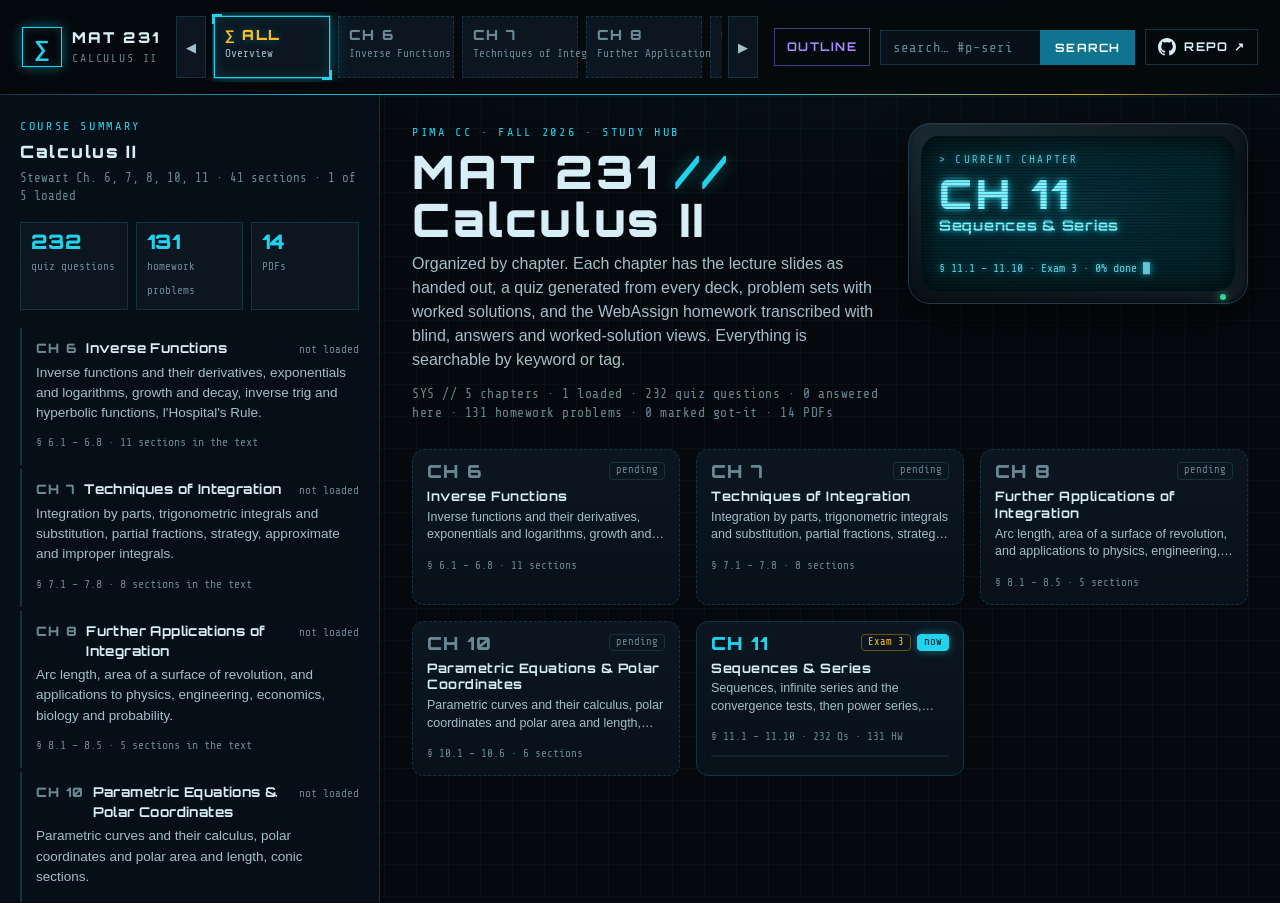
==== commit 4478c241: "Cathode screen ui" ====
--- a/index.html
+++ b/index.html
@@ -131,23 +131,44 @@
         <a class="more" href="outline.html#ch-${n}">Full textbook outline →</a></div>`;
     }
 
+    // ---- CRT tube: chapter number + title, typed out on the phosphor screen
+    function crt(n, label) {
+      const d = D[n], c = d.c;
+      return `<div class="crt" aria-label="${esc(label)}: Chapter ${n}, ${esc(c.title)}"><div class="crt-bezel"><div class="crt-screen">
+        <div class="crt-k">&gt; ${esc(label.toUpperCase())}</div>
+        <div class="crt-big">CH ${n}</div>
+        <div class="crt-title" data-type="${esc(c.title)}">${esc(c.title)}</div>
+        <div class="crt-meta">§ ${esc(c.sections)}${c.exam ? ` · ${esc(c.exam)}` : ""} · ${d.loaded ? `${d.done}% done` : "pending"}<span class="crt-cur">█</span></div>
+      </div></div><div class="crt-led" aria-hidden="true"></div></div>`;
+    }
+    function typeCrt() {
+      const t = document.querySelector(".crt-title[data-type]");
+      if (!t || matchMedia("(prefers-reduced-motion: reduce)").matches) return;
+      const full = t.dataset.type; let i = 0; t.textContent = "";
+      const tick = () => { t.textContent = full.slice(0, ++i); if (i < full.length) setTimeout(tick, 28); };
+      setTimeout(tick, 180);
+    }
+
     // ---- main area
     function mainOverview() {
-      return `<div class="fade"><section class="hero"><div class="k">Pima CC · Fall 2026 · Study hub</div>
+      const now = D[window.CURRENT_CH] ? window.CURRENT_CH : (CHS.filter((c) => D[c.ch].loaded).pop() || CHS[0] || {}).ch;
+      return `<div class="fade"><section class="hero hero-grid"><div><div class="k">Pima CC · Fall 2026 · Study hub</div>
         <h1>MAT 231 <b>//</b> Calculus II</h1>
         <p>Organized by chapter. Each chapter has the lecture slides as handed out, a quiz generated from every deck, problem sets with worked solutions, and the WebAssign homework transcribed with blind, answers and worked-solution views. Everything is searchable by keyword or tag.</p>
-        <div class="readout">SYS // ${CHS.length} chapters · ${T.ld} loaded · ${T.q} quiz questions · ${T.qd} answered here · ${T.p} homework problems · ${T.pd} marked got-it · ${T.pdf} PDFs</div></section>
+        <div class="readout">SYS // ${CHS.length} chapters · ${T.ld} loaded · ${T.q} quiz questions · ${T.qd} answered here · ${T.p} homework problems · ${T.pd} marked got-it · ${T.pdf} PDFs</div></div>
+        ${now ? crt(now, "Current chapter") : ""}</section>
         <div class="grid">${CHS.map((c) => { const d = D[c.ch]; return `<div class="cc${d.loaded ? "" : " pending"}" role="button" tabindex="0" data-go="${c.ch}" title="Show Ch. ${c.ch}">
-          <div class="top"><span class="num">CH ${c.ch}</span>${c.exam ? `<span class="badge exam">${esc(c.exam)}</span>` : d.loaded ? "" : `<span class="badge">not loaded yet</span>`}</div>
+          <div class="top"><span class="num">CH ${c.ch}</span>${c.exam ? `<span class="badge exam">${esc(c.exam)}</span>` : d.loaded ? "" : `<span class="badge">pending</span>`}${String(c.ch) === String(window.CURRENT_CH) ? `<span class="badge now">now</span>` : ""}</div>
           <h3>${esc(c.title)}</h3><p>${esc(c.blurb)}</p>
-          <span class="m">§ ${esc(c.sections)}${d.loaded ? ` · ${d.nq} quiz Qs · ${d.np} HW problems · ${d.sl.length} PDFs` : ` · ${d.secs.length} sections`}</span>
+          <span class="m">§ ${esc(c.sections)}${d.loaded ? ` · ${d.nq} Qs · ${d.np} HW` : ` · ${d.secs.length} sections`}</span>
           ${d.loaded ? `<span class="pb"><i style="width:${d.done}%"></i></span>` : ""}
         </div>`; }).join("")}</div></div>`;
     }
     function mainChapter(n) {
       const d = D[n], c = d.c, go = `${c.dir}/index.html`;
-      const head = `<section class="chhead"><div class="num">CHAPTER ${n}</div><h1>${esc(c.title)}</h1><p>${esc(c.blurb)}</p>
-        <div class="meta">§ ${esc(c.sections)}${c.exam ? ` · <span class="exam">${esc(c.exam)}</span>` : ""}${d.loaded ? ` · ${d.done}% worked through in this browser` : " · not loaded yet"}</div></section>
+      const head = `<section class="chhead hero-grid"><div><div class="num">CHAPTER ${n}</div><h1>${esc(c.title)}</h1><p>${esc(c.blurb)}</p>
+        <div class="meta">§ ${esc(c.sections)}${c.exam ? ` · <span class="exam">${esc(c.exam)}</span>` : ""}${d.loaded ? ` · ${d.done}% worked through in this browser` : " · not loaded yet"}</div></div>
+        ${crt(n, String(n) === String(window.CURRENT_CH) ? "Current chapter" : "Selected chapter")}</section>
         <div class="acts"><a class="btn" href="${go}">Open chapter hub →</a><a class="btn ghost" href="outline.html#ch-${n}">Textbook outline</a>${d.loaded ? `<a class="btn ghost" href="search.html?ch=${n}">Search Ch. ${n}</a>` : ""}</div>`;
       if (!d.loaded) return `<div class="fade">${head}<div class="pendbox"><b>Nothing loaded for Chapter ${n} yet.</b> Slides, homework and quizzes appear here as the course covers it. The textbook outline for the chapter is on the left; the hub page is ready at <code>${esc(go)}</code>.</div></div>`;
       const row = (href, sec, title, extra) => `<a class="row" href="${href}"><span class="s">${esc(sec)}</span><span>${esc(title)}<span class="x">${extra}</span></span></a>`;
@@ -181,6 +202,7 @@
       $("rail").innerHTML = v === "all" ? railSummary() : railOutline(Number(v));
       $("rail").scrollTop = 0;
       $("main").innerHTML = v === "all" ? mainOverview() : mainChapter(Number(v));
+      typeCrt();
       document.title = v === "all" ? "MAT 231 · Calculus II · Study Hub" : `Ch. ${v} · ${D[v].c.title} · MAT 231`;
       if (push) history.replaceState(null, "", v === "all" ? location.pathname : "#ch-" + v);
       requestAnimationFrame(moveHl);
--- a/assets/css/home-dark.css
+++ b/assets/css/home-dark.css
@@ -141,21 +141,54 @@
 .hero h1 b { color: var(--cyan); text-shadow: 0 0 16px var(--cyan-glow); }
 .hero p { margin: 0; color: var(--ink-2); max-width: 860px; }
 .readout { font-family: var(--mono); font-size: 13px; color: var(--muted); margin: 12px 0 26px; letter-spacing: .04em; }
-.grid { display: grid; grid-template-columns: repeat(auto-fill, minmax(310px, 1fr)); gap: 14px; }
-.cc { position: relative; border: 1px solid var(--line); background: linear-gradient(180deg, var(--panel), var(--bg-2)); padding: 16px 18px 14px; cursor: pointer;
-  transition: border-color .15s, box-shadow .15s, transform .15s; }
-.cc:hover, .cc:focus-visible { border-color: var(--cyan); box-shadow: 0 0 0 1px rgba(34, 211, 238, .2), 0 10px 30px rgba(0, 0, 0, .5), 0 0 22px rgba(34, 211, 238, .12); transform: translateY(-1px); outline: none; }
+.grid { display: grid; grid-template-columns: repeat(auto-fill, minmax(232px, 1fr)); gap: 16px; max-width: 1240px; }
+.cc { position: relative; border: 1px solid var(--line); border-radius: 12px; background: linear-gradient(180deg, var(--panel), var(--bg-2));
+  padding: 12px 14px 11px; cursor: pointer; transition: border-color .2s, box-shadow .25s, transform .2s; }
+/* neon haze on hover: outer shadows only, so the glow sits around the edges and never inside the tile */
+.cc:hover, .cc:focus-visible { border-color: var(--cyan); transform: translateY(-2px); outline: none;
+  box-shadow: 0 0 0 1px rgba(34, 211, 238, .35), 0 0 12px 1px rgba(34, 211, 238, .55), 0 0 30px 4px rgba(34, 211, 238, .22), 0 0 46px 8px rgba(167, 139, 250, .16); }
 .cc.pending { border-style: dashed; }
-.cc .top { display: flex; align-items: baseline; gap: 10px; }
-.cc .num { font-family: var(--display); font-weight: 900; font-size: 26px; letter-spacing: .08em; color: var(--cyan); line-height: 1; }
+.cc.pending:hover, .cc.pending:focus-visible { border-color: #6a8794;
+  box-shadow: 0 0 0 1px rgba(106, 135, 148, .3), 0 0 12px 1px rgba(106, 135, 148, .45), 0 0 28px 4px rgba(106, 135, 148, .18); }
+.cc .top { display: flex; align-items: center; gap: 6px; }
+.cc .num { font-family: var(--display); font-weight: 900; font-size: 18px; letter-spacing: .08em; color: var(--cyan); line-height: 1; margin-right: auto; }
 .cc.pending .num { color: var(--muted); }
-.cc .badge { margin-left: auto; font-family: var(--mono); font-size: 11.5px; padding: 1px 8px; border: 1px solid var(--line); color: var(--muted); }
+.cc .badge { font-family: var(--mono); font-size: 10.5px; padding: 0 6px; border: 1px solid var(--line); border-radius: 4px; color: var(--muted); }
 .cc .badge.exam { color: var(--amber); border-color: #6b5214; }
-.cc h3 { font-family: var(--display); font-weight: 700; font-size: 16px; letter-spacing: .04em; margin: 8px 0 4px; }
-.cc p { margin: 0 0 10px; font-size: 13.5px; color: var(--ink-2); }
-.cc .m { font-family: var(--mono); font-size: 12px; color: var(--muted); }
-.cc .pb { display: block; height: 3px; background: var(--line-2); margin-top: 10px; }
+.cc .badge.now { color: #00151a; background: var(--cyan); border-color: var(--cyan); box-shadow: 0 0 8px var(--cyan-glow); }
+.cc h3 { font-family: var(--display); font-weight: 700; font-size: 13px; letter-spacing: .04em; margin: 8px 0 4px; line-height: 1.3; }
+.cc p { margin: 0 0 8px; font-size: 12.5px; line-height: 1.4; color: var(--ink-2);
+  display: -webkit-box; -webkit-line-clamp: 2; -webkit-box-orient: vertical; overflow: hidden; }
+.cc .m { font-family: var(--mono); font-size: 11px; color: var(--muted); }
+.cc .pb { display: block; height: 2px; background: var(--line-2); margin-top: 8px; border-radius: 2px; overflow: hidden; }
 .cc .pb i { display: block; height: 100%; background: var(--cyan); box-shadow: 0 0 6px var(--cyan); }
+
+/* ---------------- hero + CRT tube ---------------- */
+.hero-grid { display: grid; grid-template-columns: minmax(0, 1fr) 340px; gap: 28px; align-items: start; }
+.crt { position: relative; justify-self: end; width: 340px; }
+.crt-bezel { padding: 12px; border-radius: 22px; background: linear-gradient(160deg, #1b2a33, #0a1218 55%, #121d24);
+  border: 1px solid #22394a; box-shadow: 0 14px 34px rgba(0, 0, 0, .6), inset 0 1px 0 rgba(255, 255, 255, .06), inset 0 -2px 6px rgba(0, 0, 0, .6); }
+.crt-screen { position: relative; overflow: hidden; border-radius: 16px / 22px; min-height: 150px; padding: 16px 18px 14px;
+  background: radial-gradient(130% 120% at 50% 45%, #06303a 0%, #031a20 55%, #010a0d 100%);
+  color: #7df3ff; font-family: var(--mono); text-shadow: 0 0 6px rgba(34, 211, 238, .85), 0 0 14px rgba(34, 211, 238, .35);
+  box-shadow: inset 0 0 28px rgba(0, 0, 0, .85), inset 0 0 70px rgba(34, 211, 238, .08); animation: crt-flicker 6s infinite; }
+/* scanlines + curved-glass vignette + a slow refresh bar */
+.crt-screen::before { content: ""; position: absolute; inset: 0; pointer-events: none;
+  background: repeating-linear-gradient(0deg, rgba(0, 0, 0, .28) 0 1px, transparent 1px 3px); mix-blend-mode: multiply; }
+.crt-screen::after { content: ""; position: absolute; left: 0; right: 0; height: 40px; top: -40px; pointer-events: none;
+  background: linear-gradient(180deg, transparent, rgba(125, 243, 255, .07), transparent); animation: crt-roll 5.5s linear infinite; }
+.crt-k { font-size: 11px; letter-spacing: .2em; opacity: .75; }
+.crt-big { font-family: var(--display); font-weight: 900; font-size: 40px; letter-spacing: .1em; line-height: 1.05; margin: 4px 0 2px; }
+.crt-title { font-family: var(--display); font-weight: 700; font-size: 14.5px; letter-spacing: .05em; min-height: 2.6em; line-height: 1.3; }
+.crt-meta { font-size: 11.5px; opacity: .8; margin-top: 6px; }
+.crt-cur { margin-left: 6px; animation: crt-blink 1s steps(1) infinite; }
+.crt-led { position: absolute; right: 22px; bottom: 4px; width: 6px; height: 6px; border-radius: 50%; background: #34d399; box-shadow: 0 0 8px #34d399; }
+@keyframes crt-blink { 50% { opacity: 0; } }
+@keyframes crt-roll { to { top: 110%; } }
+@keyframes crt-flicker { 0%, 100% { opacity: 1; } 47% { opacity: 1; } 48% { opacity: .93; } 49% { opacity: 1; } 82% { opacity: .97; } }
+@media (prefers-reduced-motion: reduce) { .crt-screen, .crt-screen::after, .crt-cur { animation: none; } }
+@media (max-width: 1250px) { .hero-grid { grid-template-columns: 1fr; } .crt { justify-self: start; } }
+@media (max-width: 640px) { .crt { width: 100%; } }
 
 /* ---------------- main: chapter view ---------------- */
 .chhead .num { font-family: var(--display); font-weight: 900; font-size: 15px; letter-spacing: .2em; color: var(--cyan); }
